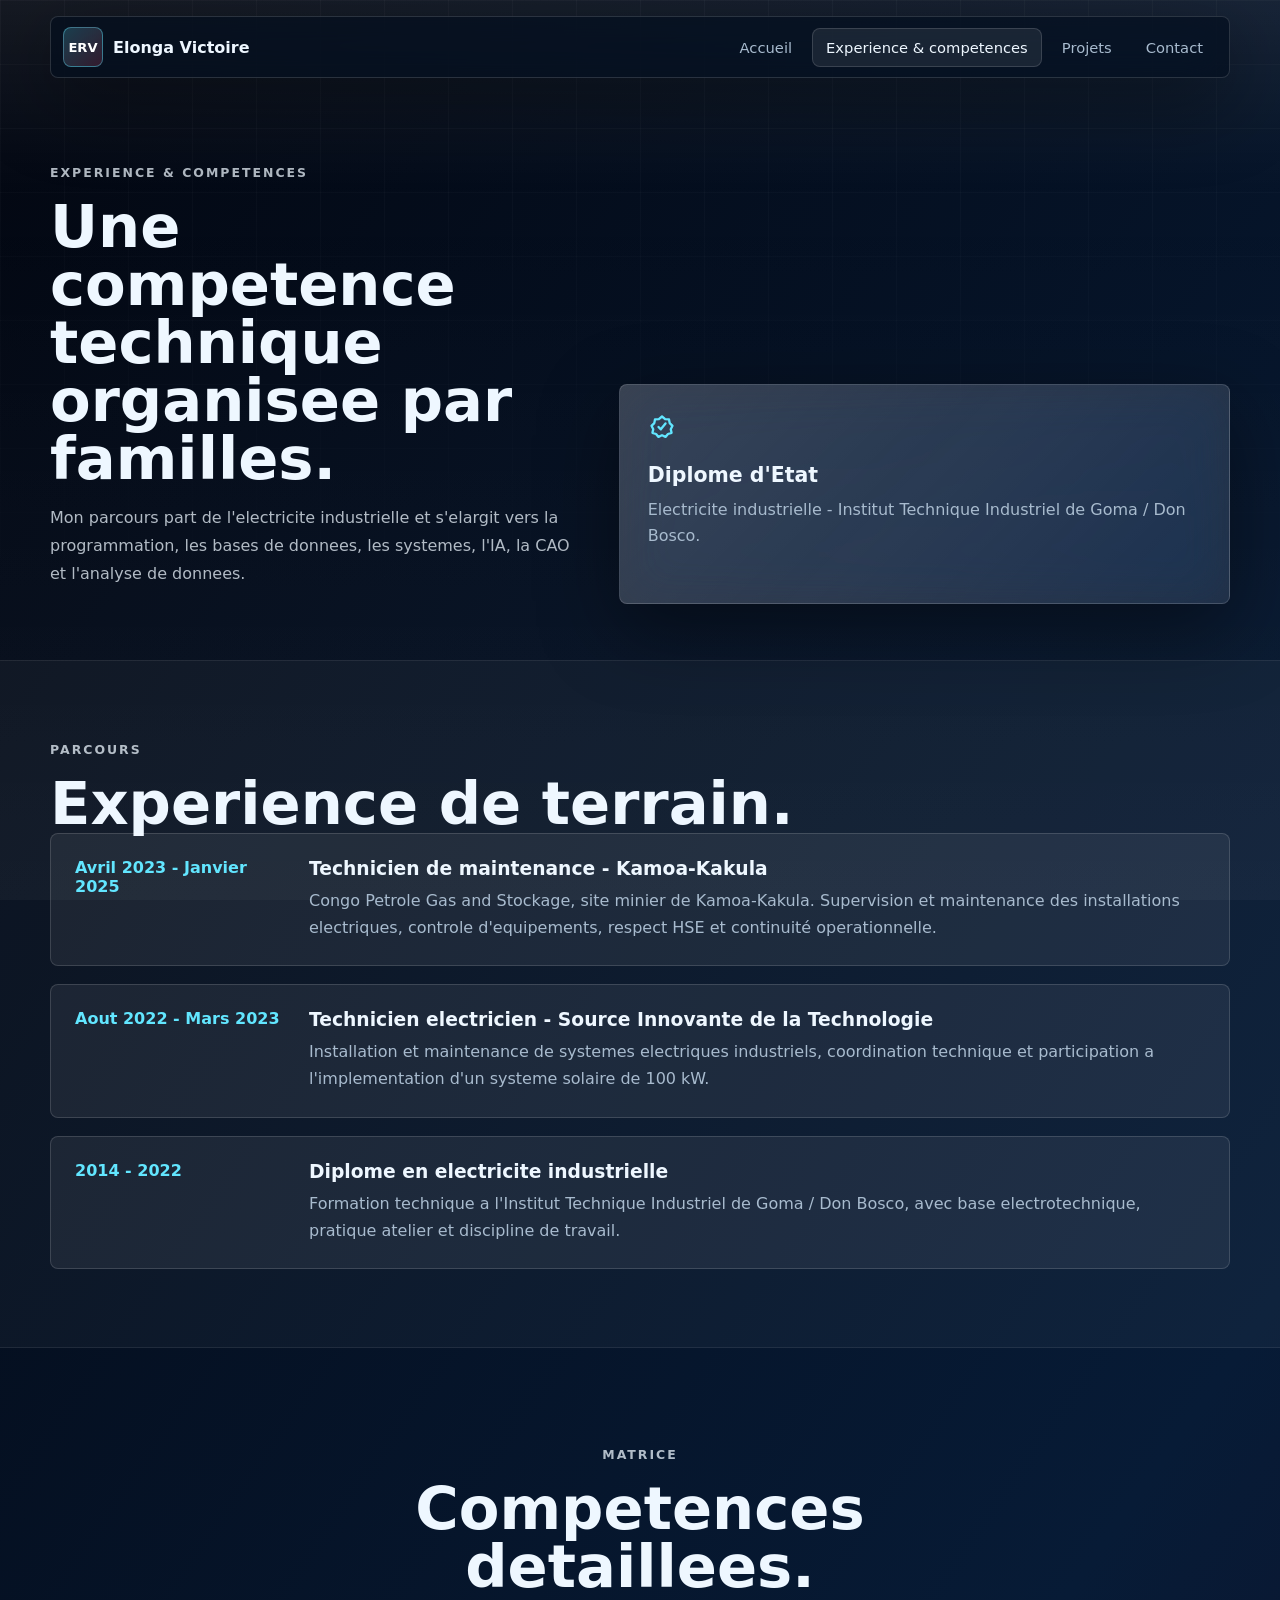
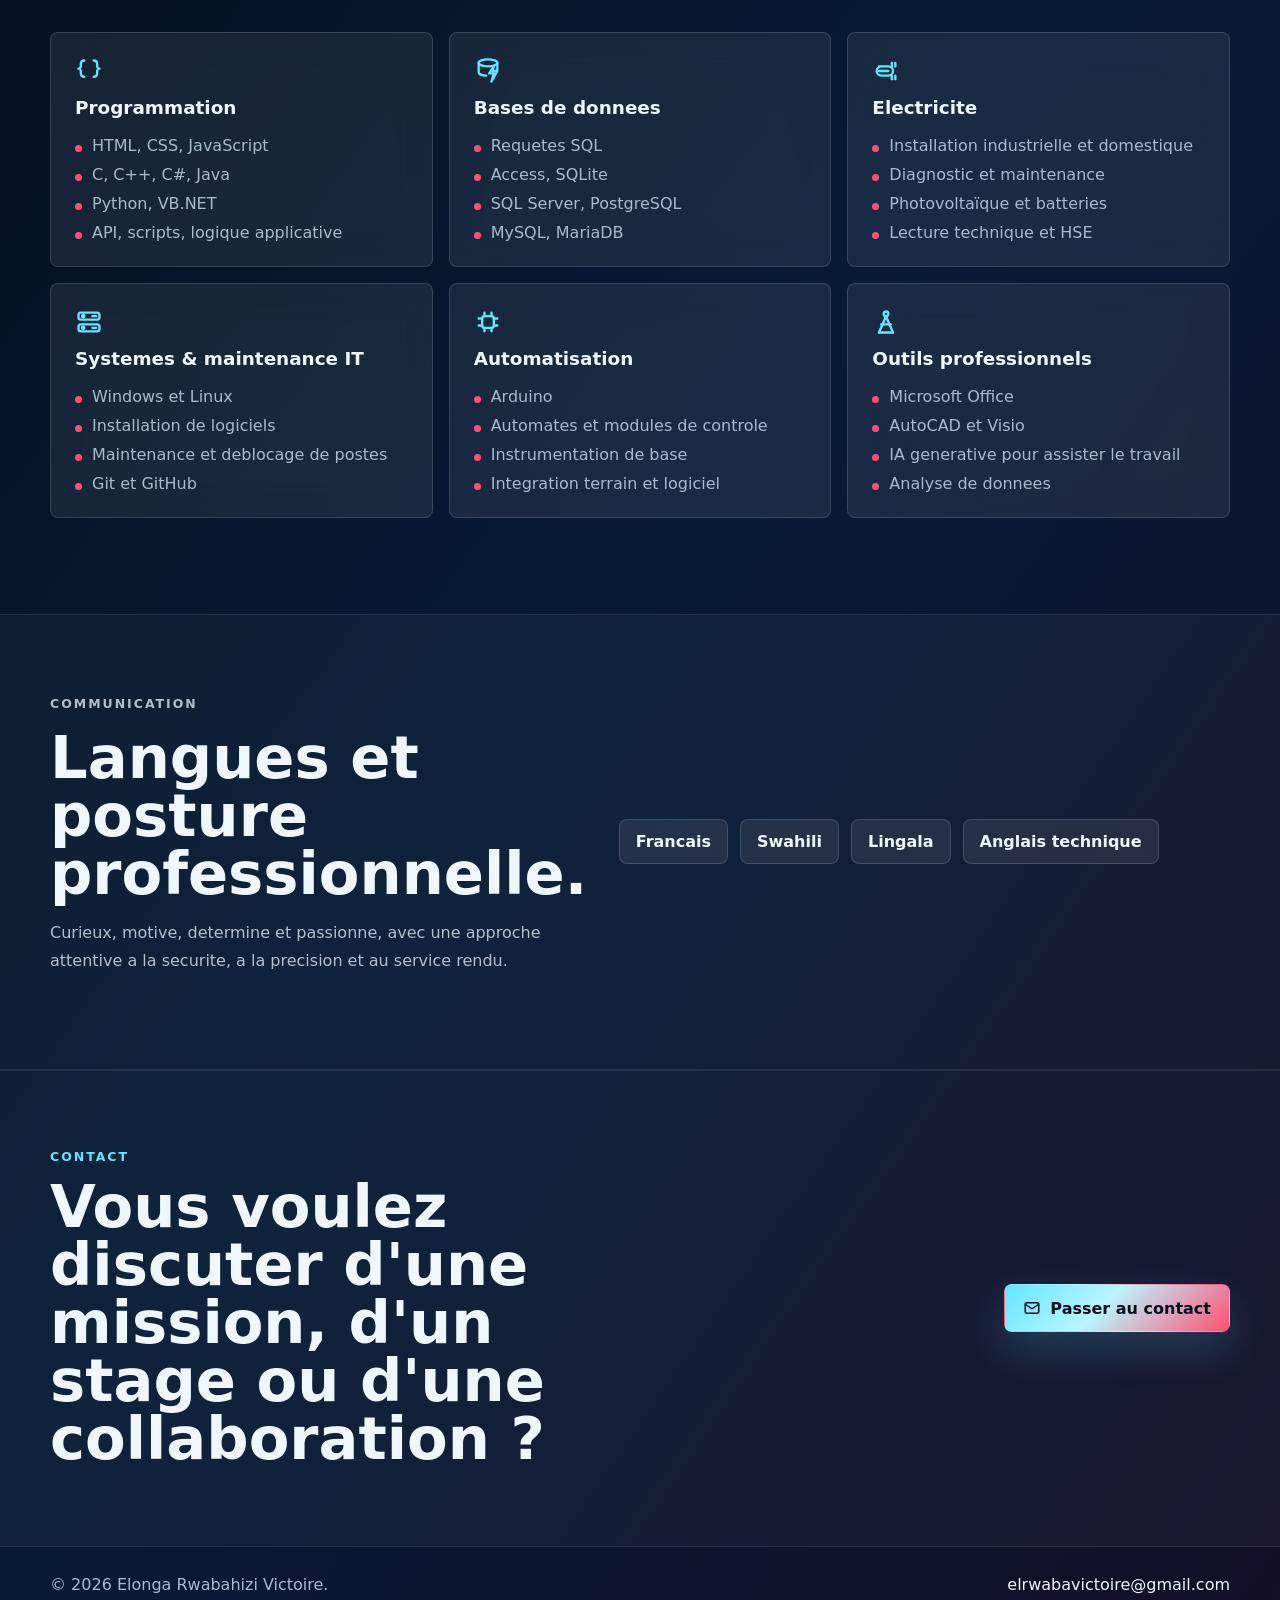
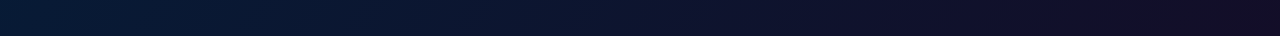
==== pages/competences.html @ 3b1d4c64 "Initial portfolio website version" ====
<!doctype html>
<html lang="fr">
  <head>
    <meta charset="utf-8">
    <meta name="viewport" content="width=device-width, initial-scale=1">
    <meta name="description" content="Experience, competences et parcours technique de Elonga Rwabahizi Victoire.">
    <title>Experience & competences - Elonga Rwabahizi Victoire</title>
    <link rel="stylesheet" href="../assets/css/styles.css">
    <script src="../assets/js/icons.js" defer></script>
    <script src="../assets/js/main.js" defer></script>
  </head>
  <body data-page="skills">
    <div class="site-shell">
      <header class="site-header" data-header>
        <a class="brand" href="../index.html">
          <span class="brand-mark">ERV</span>
          <span>Elonga Victoire</span>
        </a>
        <button class="nav-toggle icon-button" type="button" aria-label="Ouvrir le menu" aria-expanded="false" data-nav-toggle>
          <i data-lucide="menu"></i>
        </button>
        <nav class="main-nav" data-nav>
          <a href="../index.html">Accueil</a>
          <a class="active" href="competences.html">Experience & competences</a>
          <a href="projets.html">Projets</a>
          <a href="contact.html">Contact</a>
        </nav>
      </header>

      <main>
        <section class="page-hero section-pad compact">
          <div class="page-hero-copy reveal">
            <p class="eyebrow">Experience & competences</p>
            <h1>Une competence technique organisee par familles.</h1>
            <p>
              Mon parcours part de l'electricite industrielle et s'elargit vers la programmation, les bases de donnees, les systemes, l'IA, la CAO et l'analyse de donnees.
            </p>
          </div>
          <div class="page-hero-aside reveal magnetic">
            <i data-lucide="badge-check"></i>
            <strong>Diplome d'Etat</strong>
            <span>Electricite industrielle - Institut Technique Industriel de Goma / Don Bosco.</span>
          </div>
        </section>

        <section class="timeline-band">
          <div class="section-inner">
            <div class="section-heading reveal">
              <p class="eyebrow">Parcours</p>
              <h2>Experience de terrain.</h2>
            </div>
            <div class="timeline">
              <article class="timeline-item reveal">
                <span class="timeline-date">Avril 2023 - Janvier 2025</span>
                <div>
                  <h3>Technicien de maintenance - Kamoa-Kakula</h3>
                  <p>Congo Petrole Gas and Stockage, site minier de Kamoa-Kakula. Supervision et maintenance des installations electriques, controle d'equipements, respect HSE et continuité operationnelle.</p>
                </div>
              </article>
              <article class="timeline-item reveal">
                <span class="timeline-date">Aout 2022 - Mars 2023</span>
                <div>
                  <h3>Technicien electricien - Source Innovante de la Technologie</h3>
                  <p>Installation et maintenance de systemes electriques industriels, coordination technique et participation a l'implementation d'un systeme solaire de 100 kW.</p>
                </div>
              </article>
              <article class="timeline-item reveal">
                <span class="timeline-date">2014 - 2022</span>
                <div>
                  <h3>Diplome en electricite industrielle</h3>
                  <p>Formation technique a l'Institut Technique Industriel de Goma / Don Bosco, avec base electrotechnique, pratique atelier et discipline de travail.</p>
                </div>
              </article>
            </div>
          </div>
        </section>

        <section class="section-pad">
          <div class="section-heading centered reveal">
            <p class="eyebrow">Matrice</p>
            <h2>Competences detaillees.</h2>
          </div>
          <div class="competency-grid">
            <article class="competency-card reveal magnetic">
              <i data-lucide="braces"></i>
              <h3>Programmation</h3>
              <ul>
                <li>HTML, CSS, JavaScript</li>
                <li>C, C++, C#, Java</li>
                <li>Python, VB.NET</li>
                <li>API, scripts, logique applicative</li>
              </ul>
            </article>
            <article class="competency-card reveal magnetic">
              <i data-lucide="database-zap"></i>
              <h3>Bases de donnees</h3>
              <ul>
                <li>Requetes SQL</li>
                <li>Access, SQLite</li>
                <li>SQL Server, PostgreSQL</li>
                <li>MySQL, MariaDB</li>
              </ul>
            </article>
            <article class="competency-card reveal magnetic">
              <i data-lucide="cable"></i>
              <h3>Electricite</h3>
              <ul>
                <li>Installation industrielle et domestique</li>
                <li>Diagnostic et maintenance</li>
                <li>Photovoltaïque et batteries</li>
                <li>Lecture technique et HSE</li>
              </ul>
            </article>
            <article class="competency-card reveal magnetic">
              <i data-lucide="server-cog"></i>
              <h3>Systemes & maintenance IT</h3>
              <ul>
                <li>Windows et Linux</li>
                <li>Installation de logiciels</li>
                <li>Maintenance et deblocage de postes</li>
                <li>Git et GitHub</li>
              </ul>
            </article>
            <article class="competency-card reveal magnetic">
              <i data-lucide="microchip"></i>
              <h3>Automatisation</h3>
              <ul>
                <li>Arduino</li>
                <li>Automates et modules de controle</li>
                <li>Instrumentation de base</li>
                <li>Integration terrain et logiciel</li>
              </ul>
            </article>
            <article class="competency-card reveal magnetic">
              <i data-lucide="drafting-compass"></i>
              <h3>Outils professionnels</h3>
              <ul>
                <li>Microsoft Office</li>
                <li>AutoCAD et Visio</li>
                <li>IA generative pour assister le travail</li>
                <li>Analyse de donnees</li>
              </ul>
            </article>
          </div>
        </section>

        <section class="language-band">
          <div class="section-inner language-layout">
            <div class="section-heading reveal">
              <p class="eyebrow">Communication</p>
              <h2>Langues et posture professionnelle.</h2>
              <p>Curieux, motive, determine et passionne, avec une approche attentive a la securite, a la precision et au service rendu.</p>
            </div>
            <div class="language-list reveal">
              <span>Francais</span>
              <span>Swahili</span>
              <span>Lingala</span>
              <span>Anglais technique</span>
            </div>
          </div>
        </section>

        <section class="cta-band">
          <div class="section-inner cta-layout reveal">
            <div>
              <p class="eyebrow">Contact</p>
              <h2>Vous voulez discuter d'une mission, d'un stage ou d'une collaboration ?</h2>
            </div>
            <a class="btn btn-primary magnetic" href="contact.html">
              <i data-lucide="mail"></i>
              Passer au contact
            </a>
          </div>
        </section>
      </main>

      <footer class="site-footer">
        <span>© 2026 Elonga Rwabahizi Victoire.</span>
        <a href="mailto:elrwabavictoire@gmail.com">elrwabavictoire@gmail.com</a>
      </footer>
    </div>
  </body>
</html>
---- assets/css/styles.css ----
:root {
  color-scheme: dark;
  --bg-0: #030711;
  --bg-1: #07172d;
  --bg-2: #0c2344;
  --text: #eef7ff;
  --muted: #a8bbce;
  --soft: rgba(238, 247, 255, 0.74);
  --line: rgba(255, 255, 255, 0.14);
  --glass: rgba(255, 255, 255, 0.09);
  --glass-strong: rgba(255, 255, 255, 0.15);
  --accent: #62e6ff;
  --accent-2: #ff4f73;
  --accent-3: #f8bf4b;
  --shadow: 0 24px 80px rgba(0, 0, 0, 0.42);
  --radius: 8px;
  --max: 1180px;
}

* {
  box-sizing: border-box;
}

html {
  scroll-behavior: smooth;
}

body {
  min-height: 100vh;
  margin: 0;
  font-family: Inter, ui-sans-serif, system-ui, -apple-system, BlinkMacSystemFont, "Segoe UI", sans-serif;
  background:
    linear-gradient(125deg, #030711 0%, #071b36 28%, #1a0620 56%, #081f39 76%, #030711 100%);
  background-size: 220% 220%;
  color: var(--text);
  animation: nightShift 18s ease-in-out infinite;
}

body::before {
  position: fixed;
  inset: 0;
  z-index: -2;
  content: "";
  background:
    linear-gradient(rgba(255, 255, 255, 0.035) 1px, transparent 1px),
    linear-gradient(90deg, rgba(255, 255, 255, 0.035) 1px, transparent 1px);
  background-size: 64px 64px;
  mask-image: linear-gradient(to bottom, rgba(0, 0, 0, 0.9), transparent 76%);
}

body::after {
  position: fixed;
  inset: 0;
  z-index: -1;
  content: "";
  background: linear-gradient(180deg, rgba(255, 255, 255, 0.08), transparent 22%, rgba(255, 255, 255, 0.035));
  pointer-events: none;
}

a {
  color: inherit;
  text-decoration: none;
}

img,
video {
  display: block;
  max-width: 100%;
}

button,
input,
select,
textarea {
  font: inherit;
}

button {
  cursor: pointer;
}

.site-shell {
  overflow: hidden;
}

.site-header {
  position: sticky;
  top: 16px;
  z-index: 20;
  display: flex;
  align-items: center;
  justify-content: space-between;
  width: min(calc(100% - 32px), var(--max));
  margin: 16px auto 0;
  padding: 10px 12px;
  border: 1px solid var(--line);
  border-radius: var(--radius);
  background: rgba(4, 14, 28, 0.68);
  box-shadow: var(--shadow);
  backdrop-filter: blur(22px) saturate(135%);
}

.brand {
  display: inline-flex;
  align-items: center;
  gap: 10px;
  min-width: 0;
  font-weight: 800;
  letter-spacing: 0;
}

.brand-mark {
  display: grid;
  width: 40px;
  height: 40px;
  place-items: center;
  border: 1px solid rgba(98, 230, 255, 0.4);
  border-radius: var(--radius);
  background: linear-gradient(135deg, rgba(98, 230, 255, 0.22), rgba(255, 79, 115, 0.18));
  color: #fff;
  font-size: 0.82rem;
}

.main-nav {
  display: flex;
  align-items: center;
  gap: 6px;
}

.main-nav a {
  padding: 10px 13px;
  border: 1px solid transparent;
  border-radius: var(--radius);
  color: var(--muted);
  font-size: 0.92rem;
  transition: color 180ms ease, background 180ms ease, border-color 180ms ease;
}

.main-nav a:hover,
.main-nav a.active {
  border-color: rgba(255, 255, 255, 0.14);
  background: rgba(255, 255, 255, 0.08);
  color: var(--text);
}

.nav-toggle {
  display: none;
}

.section-pad {
  width: min(calc(100% - 32px), var(--max));
  margin: 0 auto;
  padding: 96px 0;
}

.section-pad.compact {
  padding: 84px 0 56px;
}

.top-none {
  padding-top: 0;
}

.full-band,
.story-band,
.timeline-band,
.language-band,
.cta-band,
.video-band,
.contact-extra {
  border-block: 1px solid rgba(255, 255, 255, 0.08);
  background: rgba(255, 255, 255, 0.035);
}

.section-inner {
  width: min(calc(100% - 32px), var(--max));
  margin: 0 auto;
  padding: 78px 0;
}

.hero {
  display: grid;
  grid-template-columns: minmax(0, 1.05fr) minmax(320px, 0.75fr);
  gap: 72px;
  align-items: center;
  min-height: calc(100vh - 86px);
}

.eyebrow {
  margin: 0 0 14px;
  color: var(--accent);
  font-size: 0.78rem;
  font-weight: 800;
  letter-spacing: 0.16em;
  text-transform: uppercase;
}

.hero-title,
.page-hero h1,
.section-heading h2,
.story-copy h2,
.cta-layout h2 {
  margin: 0;
  font-weight: 900;
  line-height: 0.98;
  letter-spacing: 0;
}

.hero-title {
  max-width: 920px;
  font-size: 5rem;
}

.hero-lead,
.page-hero p,
.section-heading p,
.story-copy p,
.project-content p {
  color: var(--soft);
  line-height: 1.75;
}

.hero-lead {
  max-width: 720px;
  margin: 26px 0 0;
  font-size: 1.08rem;
}

.hero-actions,
.hero-tags {
  display: flex;
  flex-wrap: wrap;
  gap: 12px;
  margin-top: 30px;
}

.hero-tags span {
  padding: 9px 12px;
  border: 1px solid var(--line);
  border-radius: var(--radius);
  background: rgba(255, 255, 255, 0.07);
  color: var(--muted);
  font-size: 0.86rem;
  backdrop-filter: blur(16px);
}

.btn,
.icon-button,
.inline-link {
  display: inline-flex;
  align-items: center;
  justify-content: center;
  gap: 9px;
}

.btn {
  min-height: 48px;
  padding: 0 18px;
  border: 1px solid transparent;
  border-radius: var(--radius);
  font-weight: 800;
  transition: transform 180ms ease, border-color 180ms ease, background 180ms ease;
}

.btn svg,
.icon-button svg,
.inline-link svg {
  width: 18px;
  height: 18px;
  flex: 0 0 auto;
}

.btn-primary {
  background: linear-gradient(135deg, var(--accent), #baf5ff 44%, var(--accent-2));
  color: #06111e;
  box-shadow: 0 18px 40px rgba(98, 230, 255, 0.18);
}

.btn-ghost {
  border-color: var(--line);
  background: rgba(255, 255, 255, 0.07);
  color: var(--text);
}

.btn:hover,
.inline-link:hover {
  transform: translateY(-2px);
}

.icon-button {
  width: 42px;
  height: 42px;
  border: 1px solid var(--line);
  border-radius: var(--radius);
  background: rgba(255, 255, 255, 0.08);
  color: var(--text);
}

.site-header .nav-toggle {
  display: none;
}

.portrait-glass,
.page-hero-aside,
.contact-panel,
.contact-form,
.video-frame,
.gallery {
  position: relative;
  border: 1px solid var(--line);
  border-radius: var(--radius);
  background:
    linear-gradient(135deg, rgba(255, 255, 255, 0.17), rgba(255, 255, 255, 0.055)),
    rgba(255, 255, 255, 0.05);
  box-shadow: var(--shadow);
  overflow: hidden;
  backdrop-filter: blur(24px) saturate(150%);
}

.portrait-glass::before,
.page-hero-aside::before,
.contact-panel::before,
.contact-form::before,
.video-frame::before,
.gallery::before,
.skill-card::before,
.competency-card::before,
.metric-card::before {
  position: absolute;
  inset: -1px;
  content: "";
  background: radial-gradient(circle at var(--mx, 50%) var(--my, 20%), rgba(255, 255, 255, 0.28), transparent 32%);
  opacity: 0;
  transition: opacity 180ms ease;
  pointer-events: none;
}

.magnetic:hover::before {
  opacity: 1;
}

.portrait-glass {
  padding: 16px;
}

.portrait-glass img {
  width: 100%;
  max-height: 620px;
  aspect-ratio: 4 / 5;
  border-radius: calc(var(--radius) - 2px);
  object-fit: cover;
  object-position: center 18%;
}

.portrait-caption {
  position: absolute;
  right: 28px;
  bottom: 28px;
  left: 28px;
  display: flex;
  align-items: center;
  justify-content: space-between;
  gap: 16px;
  padding: 14px;
  border: 1px solid rgba(255, 255, 255, 0.18);
  border-radius: var(--radius);
  background: rgba(2, 10, 20, 0.6);
  backdrop-filter: blur(18px);
}

.portrait-caption span {
  color: var(--muted);
  font-size: 0.84rem;
}

.portrait-caption strong {
  text-align: right;
}

.two-column,
.story-layout,
.language-layout,
.cta-layout,
.video-layout,
.contact-layout,
.page-hero {
  display: grid;
  grid-template-columns: minmax(0, 0.92fr) minmax(0, 1.08fr);
  gap: 48px;
  align-items: start;
}

.section-heading h2,
.story-copy h2,
.cta-layout h2,
.page-hero h1 {
  font-size: 3.7rem;
}

.section-heading.centered {
  max-width: 720px;
  margin: 0 auto 36px;
  text-align: center;
}

.profile-grid,
.expertise-grid,
.competency-grid,
.extras-grid {
  display: grid;
  gap: 16px;
}

.profile-grid {
  grid-template-columns: repeat(3, minmax(0, 1fr));
}

.expertise-grid,
.competency-grid {
  grid-template-columns: repeat(3, minmax(0, 1fr));
}

.extras-grid {
  grid-template-columns: repeat(3, minmax(0, 1fr));
}

.metric-card,
.skill-card,
.competency-card,
.extra-card {
  position: relative;
  min-height: 100%;
  padding: 24px;
  border: 1px solid var(--line);
  border-radius: var(--radius);
  background: rgba(255, 255, 255, 0.075);
  overflow: hidden;
  backdrop-filter: blur(18px);
}

.metric-card span,
.timeline-date {
  color: var(--accent);
  font-weight: 900;
}

.metric-card strong,
.skill-card h3,
.competency-card h3,
.extra-card h3,
.project-content h2 {
  display: block;
  margin: 8px 0 10px;
  font-size: 1.15rem;
}

.metric-card p,
.skill-card p,
.extra-card p {
  margin: 0;
  color: var(--muted);
  line-height: 1.65;
}

.skill-card svg,
.competency-card svg,
.extra-card svg,
.page-hero-aside svg {
  width: 28px;
  height: 28px;
  color: var(--accent);
}

.story-layout {
  align-items: center;
}

.story-media {
  overflow: hidden;
  border: 1px solid var(--line);
  border-radius: var(--radius);
}

.story-media img {
  width: 100%;
  max-height: 620px;
  object-fit: cover;
  object-position: center 22%;
}

.story-copy {
  max-width: 620px;
}

.inline-link {
  margin-top: 18px;
  color: var(--accent);
  font-weight: 900;
}

.cta-layout {
  align-items: center;
}

.cta-layout .btn {
  justify-self: end;
  white-space: nowrap;
}

.site-footer {
  display: flex;
  flex-wrap: wrap;
  align-items: center;
  justify-content: space-between;
  gap: 14px;
  width: min(calc(100% - 32px), var(--max));
  margin: 0 auto;
  padding: 28px 0 42px;
  color: var(--muted);
}

.site-footer a {
  color: var(--text);
}

.page-hero {
  align-items: end;
}

.page-hero-copy {
  max-width: 840px;
}

.page-hero-aside {
  min-height: 220px;
  padding: 28px;
}

.page-hero-aside strong {
  display: block;
  margin: 18px 0 10px;
  font-size: 1.28rem;
}

.page-hero-aside span {
  color: var(--muted);
  line-height: 1.65;
}

.timeline {
  display: grid;
  gap: 18px;
}

.timeline-item {
  display: grid;
  grid-template-columns: 210px minmax(0, 1fr);
  gap: 24px;
  padding: 24px;
  border: 1px solid var(--line);
  border-radius: var(--radius);
  background: rgba(255, 255, 255, 0.065);
}

.timeline-item h3 {
  margin: 0 0 8px;
}

.timeline-item p {
  margin: 0;
  color: var(--muted);
  line-height: 1.7;
}

.competency-card ul {
  display: grid;
  gap: 10px;
  margin: 18px 0 0;
  padding: 0;
  color: var(--muted);
  list-style: none;
}

.competency-card li {
  display: flex;
  gap: 10px;
}

.competency-card li::before {
  width: 7px;
  height: 7px;
  margin-top: 0.58em;
  border-radius: 999px;
  background: var(--accent-2);
  content: "";
  flex: 0 0 auto;
}

.language-list {
  display: flex;
  flex-wrap: wrap;
  gap: 12px;
  align-self: center;
}

.language-list span {
  padding: 12px 16px;
  border: 1px solid var(--line);
  border-radius: var(--radius);
  background: rgba(255, 255, 255, 0.08);
  font-weight: 800;
}

.projects-stack {
  display: grid;
  gap: 28px;
}

.project-detail {
  display: grid;
  grid-template-columns: minmax(0, 0.82fr) minmax(0, 1.18fr);
  gap: 24px;
  align-items: stretch;
  padding: 18px;
  border: 1px solid var(--line);
  border-radius: var(--radius);
  background: rgba(255, 255, 255, 0.055);
}

.project-content {
  padding: 18px;
}

.project-content h2 {
  margin: 0 0 12px;
  font-size: 2.65rem;
  line-height: 1.04;
}

.project-meta {
  display: grid;
  gap: 10px;
  margin: 24px 0 0;
}

.project-meta div {
  padding: 14px;
  border: 1px solid var(--line);
  border-radius: var(--radius);
  background: rgba(255, 255, 255, 0.055);
}

.project-meta dt {
  color: var(--accent);
  font-size: 0.78rem;
  font-weight: 900;
  text-transform: uppercase;
}

.project-meta dd {
  margin: 4px 0 0;
  color: var(--soft);
}

.gallery {
  min-height: 520px;
}

.gallery-track {
  display: flex;
  height: 100%;
  transition: transform 520ms cubic-bezier(0.22, 1, 0.36, 1);
}

.gallery-track img {
  width: 100%;
  min-width: 100%;
  height: 100%;
  object-fit: cover;
  object-position: center;
}

.gallery-controls {
  position: absolute;
  right: 16px;
  bottom: 16px;
  display: flex;
  gap: 10px;
}

.gallery-dots {
  position: absolute;
  left: 18px;
  bottom: 28px;
  display: flex;
  gap: 8px;
}

.gallery-dots button {
  width: 8px;
  height: 8px;
  padding: 0;
  border: 0;
  border-radius: 999px;
  background: rgba(255, 255, 255, 0.35);
}

.gallery-dots button.active {
  width: 28px;
  background: var(--accent);
}

.video-layout {
  align-items: center;
}

.video-frame {
  min-height: 430px;
}

.video-frame video {
  width: 100%;
  height: 430px;
  object-fit: cover;
}

.video-label {
  position: absolute;
  left: 18px;
  bottom: 18px;
  display: inline-flex;
  align-items: center;
  gap: 10px;
  padding: 12px 14px;
  border: 1px solid var(--line);
  border-radius: var(--radius);
  background: rgba(0, 0, 0, 0.45);
  backdrop-filter: blur(14px);
}

.contact-layout {
  align-items: stretch;
}

.contact-panel,
.contact-form {
  padding: 28px;
}

.contact-panel h2 {
  margin: 0 0 26px;
  font-size: 2.35rem;
}

.contact-item {
  display: grid;
  grid-template-columns: 42px minmax(0, 1fr);
  gap: 14px;
  padding: 16px 0;
  border-top: 1px solid var(--line);
}

.contact-item svg {
  width: 22px;
  height: 22px;
  color: var(--accent);
}

.contact-item strong {
  display: block;
  margin-bottom: 4px;
}

.contact-item span,
.contact-item a,
.form-note {
  color: var(--muted);
}

.contact-form {
  display: grid;
  gap: 18px;
}

.form-grid {
  display: grid;
  grid-template-columns: repeat(2, minmax(0, 1fr));
  gap: 16px;
}

label {
  display: grid;
  gap: 8px;
}

label span {
  color: var(--soft);
  font-size: 0.88rem;
  font-weight: 800;
}

input,
select,
textarea {
  width: 100%;
  border: 1px solid rgba(255, 255, 255, 0.16);
  border-radius: var(--radius);
  background: rgba(4, 14, 28, 0.72);
  color: var(--text);
  outline: none;
  transition: border-color 160ms ease, box-shadow 160ms ease;
}

input,
select {
  height: 48px;
  padding: 0 14px;
}

textarea {
  resize: vertical;
  min-height: 150px;
  padding: 14px;
}

input:focus,
select:focus,
textarea:focus {
  border-color: rgba(98, 230, 255, 0.8);
  box-shadow: 0 0 0 3px rgba(98, 230, 255, 0.12);
}

.contact-form .btn {
  width: fit-content;
}

.form-note {
  margin: 0;
  font-size: 0.88rem;
}

.extra-card {
  min-height: 190px;
}

.reveal {
  opacity: 0;
  transform: translateY(28px);
  transition: opacity 760ms ease, transform 760ms cubic-bezier(0.22, 1, 0.36, 1);
}

.reveal.in-view {
  opacity: 1;
  transform: translateY(0);
}

.reveal-words .word {
  display: inline-block;
  opacity: 0;
  transform: translateY(0.48em) rotateX(22deg);
  transform-origin: bottom;
  transition: opacity 760ms ease, transform 760ms cubic-bezier(0.22, 1, 0.36, 1);
  transition-delay: calc(var(--word-index, 0) * 34ms);
}

.reveal-words.in-view .word {
  opacity: 1;
  transform: translateY(0) rotateX(0);
}

@keyframes nightShift {
  0%,
  100% {
    background-position: 0% 50%;
  }
  50% {
    background-position: 100% 50%;
  }
}

@media (max-width: 980px) {
  .hero,
  .two-column,
  .story-layout,
  .language-layout,
  .cta-layout,
  .video-layout,
  .contact-layout,
  .page-hero,
  .project-detail {
    grid-template-columns: 1fr;
  }

  .profile-grid,
  .expertise-grid,
  .competency-grid,
  .extras-grid {
    grid-template-columns: repeat(2, minmax(0, 1fr));
  }

  .hero {
    gap: 44px;
    min-height: auto;
    padding-top: 76px;
  }

  .hero-title {
    font-size: 4.55rem;
  }

  .cta-layout .btn {
    justify-self: start;
  }

  .gallery {
    min-height: 460px;
  }
}

@media (max-width: 760px) {
  .site-header {
    top: 10px;
    width: min(calc(100% - 20px), var(--max));
  }

  .site-header .nav-toggle {
    display: inline-flex;
  }

  .main-nav {
    position: absolute;
    top: calc(100% + 10px);
    right: 0;
    left: 0;
    display: none;
    flex-direction: column;
    align-items: stretch;
    padding: 10px;
    border: 1px solid var(--line);
    border-radius: var(--radius);
    background: rgba(4, 14, 28, 0.94);
    backdrop-filter: blur(22px);
  }

  .main-nav.open {
    display: flex;
  }

  .main-nav a {
    width: 100%;
  }

  .section-pad {
    width: min(calc(100% - 24px), var(--max));
    padding: 72px 0;
  }

  .section-inner {
    width: min(calc(100% - 24px), var(--max));
    padding: 62px 0;
  }

  .hero-title {
    font-size: 3.65rem;
  }

  .section-heading h2,
  .story-copy h2,
  .cta-layout h2,
  .page-hero h1 {
    font-size: 2.65rem;
  }

  .project-content h2 {
    font-size: 2.15rem;
  }

  .profile-grid,
  .expertise-grid,
  .competency-grid,
  .extras-grid,
  .form-grid {
    grid-template-columns: 1fr;
  }

  .timeline-item {
    grid-template-columns: 1fr;
  }

  .portrait-caption {
    position: static;
    margin-top: 12px;
    flex-direction: column;
    align-items: flex-start;
  }

  .portrait-caption strong {
    text-align: left;
  }

  .gallery {
    min-height: 380px;
  }

  .video-frame,
  .video-frame video {
    min-height: 320px;
    height: 320px;
  }
}

@media (max-width: 480px) {
  .brand span:last-child {
    max-width: 130px;
    overflow: hidden;
    text-overflow: ellipsis;
    white-space: nowrap;
  }

  .hero-actions .btn,
  .contact-form .btn {
    width: 100%;
  }

  .hero-title {
    font-size: 2.75rem;
  }

  .section-heading h2,
  .story-copy h2,
  .cta-layout h2,
  .page-hero h1 {
    font-size: 2.2rem;
  }

  .project-content h2,
  .contact-panel h2 {
    font-size: 1.85rem;
  }

  .project-detail {
    padding: 12px;
  }

  .project-content,
  .contact-panel,
  .contact-form {
    padding: 20px;
  }
}

@media (prefers-reduced-motion: reduce) {
  *,
  *::before,
  *::after {
    scroll-behavior: auto !important;
    animation-duration: 0.001ms !important;
    animation-iteration-count: 1 !important;
    transition-duration: 0.001ms !important;
  }
}
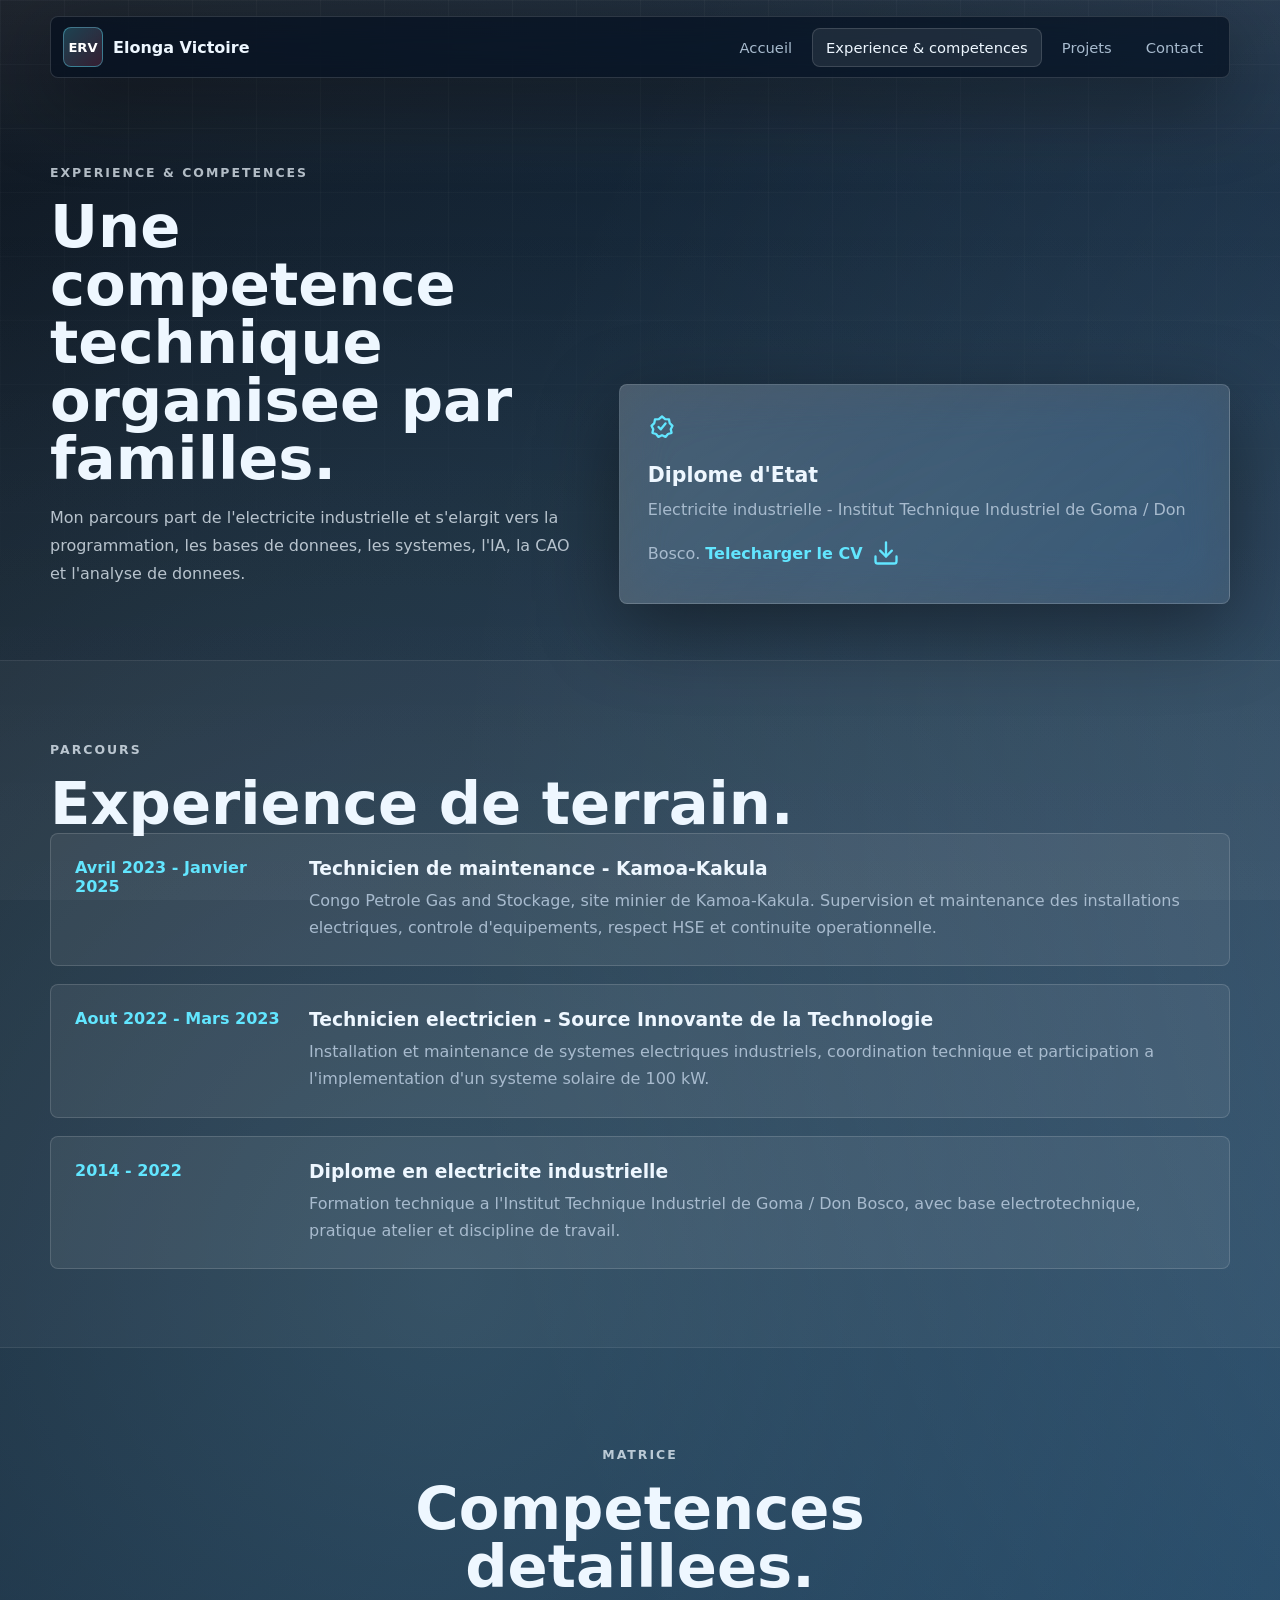
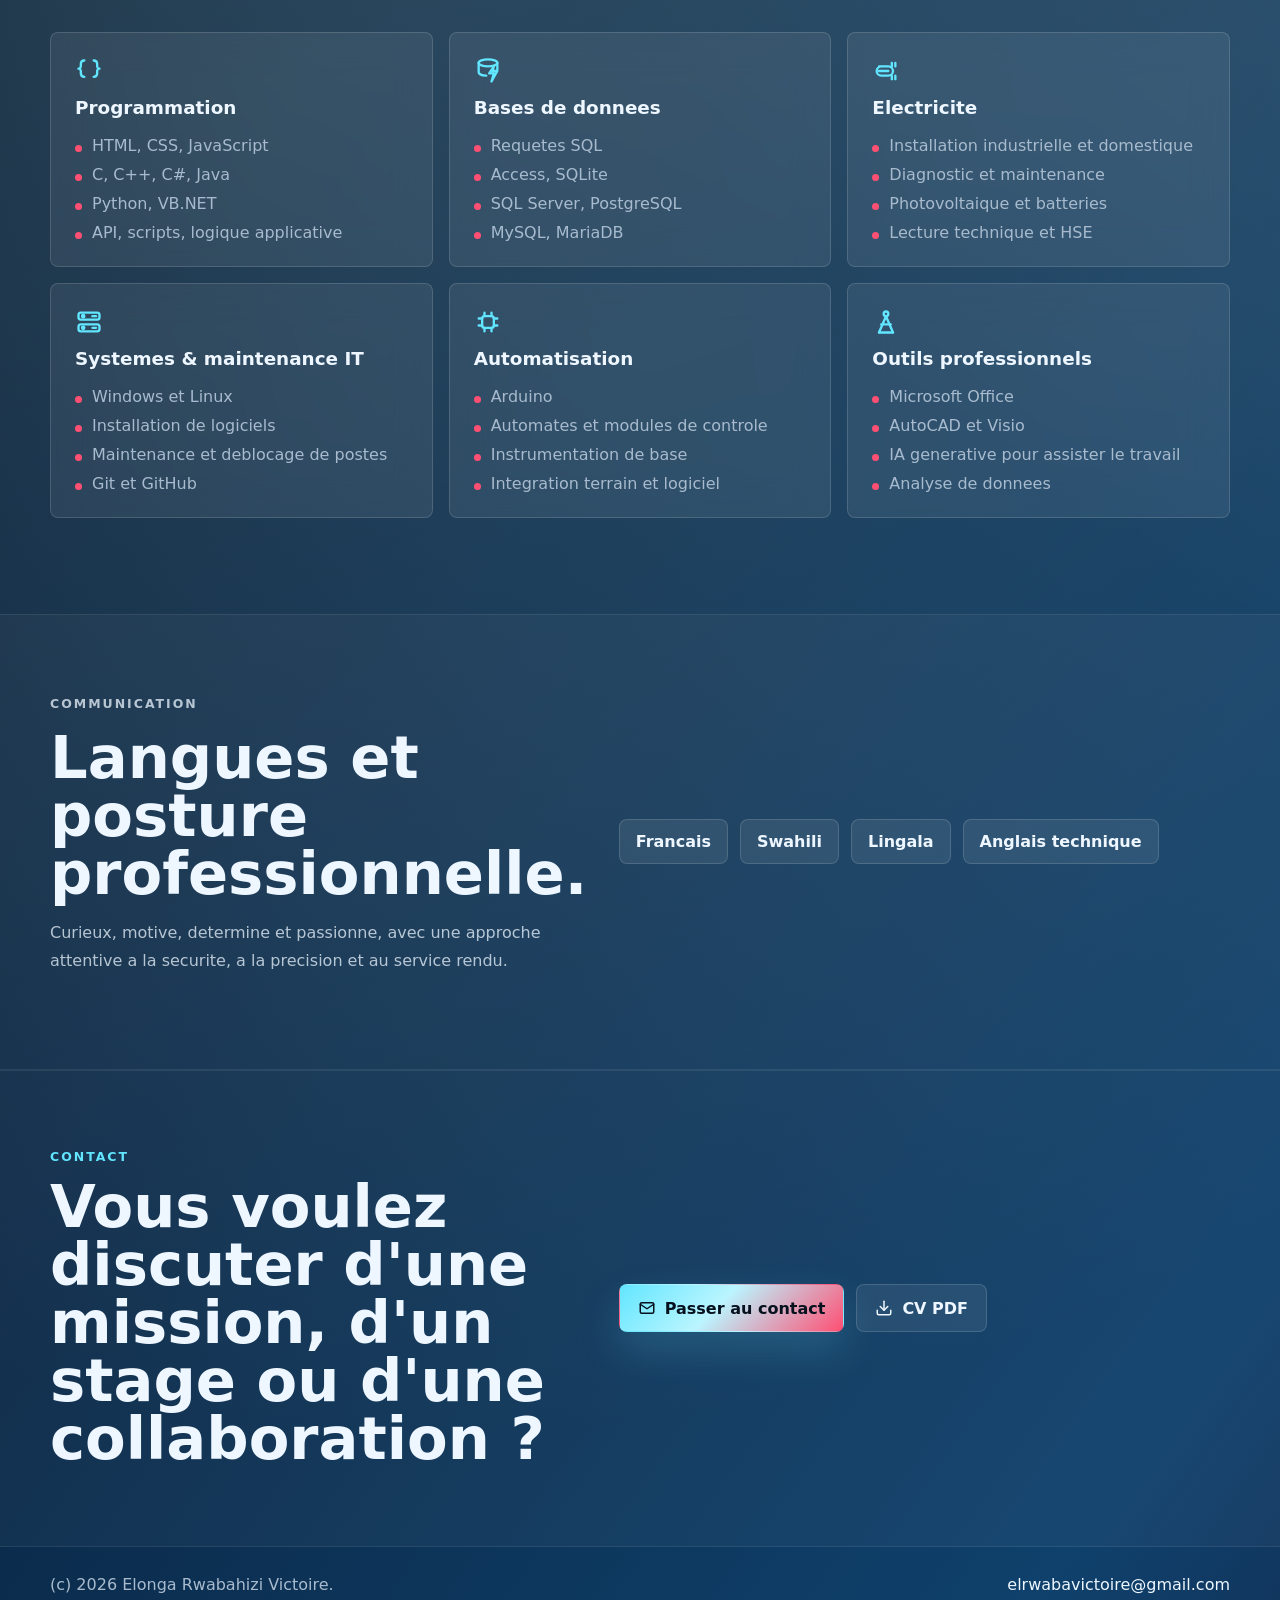
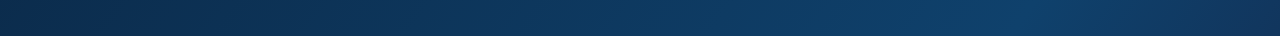
==== commit a3e871a1: "Finalize portfolio projects and CV assets" ====
--- a/pages/competences.html
+++ b/pages/competences.html
@@ -40,6 +40,10 @@
             <i data-lucide="badge-check"></i>
             <strong>Diplome d'Etat</strong>
             <span>Electricite industrielle - Institut Technique Industriel de Goma / Don Bosco.</span>
+            <a class="inline-link" href="../assets/docs/CV_Elonga_Rwabahizi_Victoire.pdf" download>
+              Telecharger le CV
+              <i data-lucide="download"></i>
+            </a>
           </div>
         </section>
 
@@ -54,7 +58,7 @@
                 <span class="timeline-date">Avril 2023 - Janvier 2025</span>
                 <div>
                   <h3>Technicien de maintenance - Kamoa-Kakula</h3>
-                  <p>Congo Petrole Gas and Stockage, site minier de Kamoa-Kakula. Supervision et maintenance des installations electriques, controle d'equipements, respect HSE et continuité operationnelle.</p>
+                  <p>Congo Petrole Gas and Stockage, site minier de Kamoa-Kakula. Supervision et maintenance des installations electriques, controle d'equipements, respect HSE et continuite operationnelle.</p>
                 </div>
               </article>
               <article class="timeline-item reveal">
@@ -107,7 +111,7 @@
               <ul>
                 <li>Installation industrielle et domestique</li>
                 <li>Diagnostic et maintenance</li>
-                <li>Photovoltaïque et batteries</li>
+                <li>Photovoltaique et batteries</li>
                 <li>Lecture technique et HSE</li>
               </ul>
             </article>
@@ -166,16 +170,22 @@
               <p class="eyebrow">Contact</p>
               <h2>Vous voulez discuter d'une mission, d'un stage ou d'une collaboration ?</h2>
             </div>
-            <a class="btn btn-primary magnetic" href="contact.html">
-              <i data-lucide="mail"></i>
-              Passer au contact
-            </a>
+            <div class="cta-actions">
+              <a class="btn btn-primary magnetic" href="contact.html">
+                <i data-lucide="mail"></i>
+                Passer au contact
+              </a>
+              <a class="btn btn-ghost magnetic" href="../assets/docs/CV_Elonga_Rwabahizi_Victoire.pdf" download>
+                <i data-lucide="download"></i>
+                CV PDF
+              </a>
+            </div>
           </div>
         </section>
       </main>
 
       <footer class="site-footer">
-        <span>© 2026 Elonga Rwabahizi Victoire.</span>
+        <span>(c) 2026 Elonga Rwabahizi Victoire.</span>
         <a href="mailto:elrwabavictoire@gmail.com">elrwabavictoire@gmail.com</a>
       </footer>
     </div>
--- a/assets/css/styles.css
+++ b/assets/css/styles.css
@@ -30,7 +30,10 @@
   margin: 0;
   font-family: Inter, ui-sans-serif, system-ui, -apple-system, BlinkMacSystemFont, "Segoe UI", sans-serif;
   background:
-    linear-gradient(125deg, #030711 0%, #071b36 28%, #1a0620 56%, #081f39 76%, #030711 100%);
+    radial-gradient(circle at 16% 18%, rgba(186, 245, 255, 0.22), transparent 28%),
+    radial-gradient(circle at 72% 12%, rgba(255, 255, 255, 0.16), transparent 24%),
+    radial-gradient(circle at 84% 68%, rgba(255, 79, 115, 0.20), transparent 30%),
+    linear-gradient(125deg, #030711 0%, #0a2542 24%, #0f416c 42%, #1a0620 60%, #092a4a 80%, #f4fbff 132%);
   background-size: 220% 220%;
   color: var(--text);
   animation: nightShift 18s ease-in-out infinite;
@@ -878,6 +881,281 @@
   }
 }
 
+.social-links {
+  display: flex;
+  flex-wrap: wrap;
+  gap: 10px;
+  align-items: center;
+}
+
+.hero-social {
+  margin-top: 20px;
+}
+
+.social-link {
+  position: relative;
+  display: inline-flex;
+  width: 44px;
+  height: 44px;
+  align-items: center;
+  justify-content: center;
+  border: 1px solid var(--line);
+  border-radius: var(--radius);
+  background: rgba(255, 255, 255, 0.08);
+  color: var(--text);
+  overflow: hidden;
+  backdrop-filter: blur(18px);
+}
+
+.social-link svg {
+  width: 20px;
+  height: 20px;
+}
+
+.contact-actions,
+.cta-actions {
+  display: flex;
+  flex-wrap: wrap;
+  gap: 12px;
+  align-items: center;
+}
+
+.contact-actions {
+  margin-top: 24px;
+  padding-top: 18px;
+  border-top: 1px solid var(--line);
+}
+
+.page-hero-aside .inline-link {
+  justify-content: flex-start;
+  margin-top: 16px;
+}
+
+.profile-marquee {
+  display: grid;
+  gap: 22px;
+  overflow: hidden;
+}
+
+.profile-marquee-heading {
+  max-width: 820px;
+}
+
+.profile-marquee-row {
+  display: flex;
+  width: 100%;
+  gap: 18px;
+  overflow: hidden;
+  mask-image: linear-gradient(90deg, transparent, #000 7%, #000 93%, transparent);
+}
+
+.profile-marquee-track,
+.profile-card-track {
+  display: flex;
+  flex: 0 0 auto;
+  gap: 18px;
+  min-width: max-content;
+  animation: profileSlide 28s linear infinite;
+}
+
+.profile-card-track {
+  animation-duration: 38s;
+}
+
+.profile-marquee-row:hover .profile-marquee-track,
+.profile-marquee-row:hover .profile-card-track {
+  animation-play-state: paused;
+}
+
+.profile-text-marquee span {
+  flex: 0 0 auto;
+  padding: 13px 18px;
+  border: 1px solid var(--line);
+  border-radius: var(--radius);
+  background: rgba(255, 255, 255, 0.07);
+  color: var(--soft);
+  font-weight: 800;
+  white-space: nowrap;
+  backdrop-filter: blur(16px);
+}
+
+.profile-card-track .metric-card {
+  width: 360px;
+  max-width: 72vw;
+  flex: 0 0 min(360px, 72vw);
+}
+
+.portrait-glass,
+.page-hero-aside,
+.contact-panel,
+.contact-form,
+.video-frame,
+.gallery,
+.metric-card,
+.skill-card,
+.competency-card,
+.extra-card,
+.project-detail,
+.project-meta div,
+.story-media,
+.story-copy,
+.timeline-item,
+.language-list span,
+.hero-tags span,
+.social-link {
+  transition:
+    transform 220ms ease,
+    border-color 220ms ease,
+    border-left-color 220ms ease,
+    border-right-color 220ms ease,
+    border-bottom-color 220ms ease,
+    box-shadow 220ms ease,
+    background 220ms ease;
+}
+
+.project-detail,
+.project-meta div,
+.story-media,
+.story-copy,
+.timeline-item,
+.language-list span,
+.hero-tags span,
+.social-link {
+  position: relative;
+  overflow: hidden;
+}
+
+.project-detail::before,
+.project-meta div::before,
+.story-media::before,
+.story-copy::before,
+.timeline-item::before,
+.language-list span::before,
+.hero-tags span::before,
+.social-link::before,
+.extra-card::before {
+  position: absolute;
+  inset: -1px;
+  content: "";
+  background: radial-gradient(circle at var(--mx, 50%) var(--my, 20%), rgba(255, 255, 255, 0.28), transparent 32%);
+  opacity: 0;
+  transition: opacity 180ms ease;
+  pointer-events: none;
+}
+
+.magnetic:hover::before,
+.project-detail:hover::before,
+.project-meta div:hover::before,
+.story-media:hover::before,
+.story-copy:hover::before,
+.timeline-item:hover::before,
+.language-list span:hover::before,
+.hero-tags span:hover::before,
+.social-link:hover::before,
+.extra-card:hover::before {
+  opacity: 1;
+}
+
+.portrait-glass:hover,
+.page-hero-aside:hover,
+.contact-panel:hover,
+.contact-form:hover,
+.video-frame:hover,
+.gallery:hover,
+.metric-card:hover,
+.skill-card:hover,
+.competency-card:hover,
+.extra-card:hover,
+.project-detail:hover,
+.project-meta div:hover,
+.story-media:hover,
+.story-copy:hover,
+.timeline-item:hover,
+.language-list span:hover,
+.hero-tags span:hover,
+.social-link:hover {
+  transform: translateY(-7px) scale(1.015);
+  border-left-color: rgba(98, 230, 255, 0.95);
+  border-bottom-color: rgba(255, 79, 115, 0.78);
+  box-shadow: 0 30px 90px rgba(0, 0, 0, 0.46), 0 0 34px rgba(98, 230, 255, 0.13);
+}
+
+.metric-card:nth-child(3n + 2):hover,
+.skill-card:nth-child(3n + 2):hover,
+.competency-card:nth-child(3n + 2):hover,
+.extra-card:nth-child(3n + 2):hover,
+.project-detail:nth-child(even):hover {
+  border-left-color: rgba(255, 79, 115, 0.9);
+  border-bottom-color: rgba(186, 245, 255, 0.86);
+}
+
+.metric-card:nth-child(3n):hover,
+.skill-card:nth-child(3n):hover,
+.competency-card:nth-child(3n):hover,
+.extra-card:nth-child(3n):hover,
+.project-detail:nth-child(3n):hover {
+  border-right-color: rgba(248, 191, 75, 0.86);
+  border-bottom-color: rgba(98, 230, 255, 0.9);
+}
+
+.story-media {
+  background: rgba(255, 255, 255, 0.055);
+}
+
+.story-media::after {
+  position: absolute;
+  inset: 0;
+  content: "";
+  background:
+    radial-gradient(circle at 52% 42%, rgba(255, 255, 255, 0.24), transparent 34%),
+    linear-gradient(135deg, rgba(98, 230, 255, 0.11), rgba(255, 79, 115, 0.08));
+  opacity: 0;
+  transition: opacity 220ms ease;
+  pointer-events: none;
+}
+
+.story-media img {
+  transition: transform 420ms cubic-bezier(0.22, 1, 0.36, 1), filter 220ms ease;
+}
+
+.story-media:hover img {
+  transform: scale(1.055);
+  filter: brightness(1.08) saturate(1.05);
+}
+
+.story-media:hover::after {
+  opacity: 1;
+}
+
+@keyframes profileSlide {
+  from {
+    transform: translateX(0);
+  }
+  to {
+    transform: translateX(calc(-100% - 18px));
+  }
+}
+
+@media (max-width: 760px) {
+  .profile-marquee-heading h2 {
+    font-size: 2.3rem;
+  }
+
+  .profile-text-marquee span {
+    max-width: 84vw;
+    white-space: normal;
+  }
+
+  .profile-card-track .metric-card {
+    flex-basis: 78vw;
+  }
+
+  .contact-actions .btn,
+  .cta-actions .btn {
+    width: 100%;
+  }
+}
+
 @media (max-width: 980px) {
   .hero,
   .two-column,
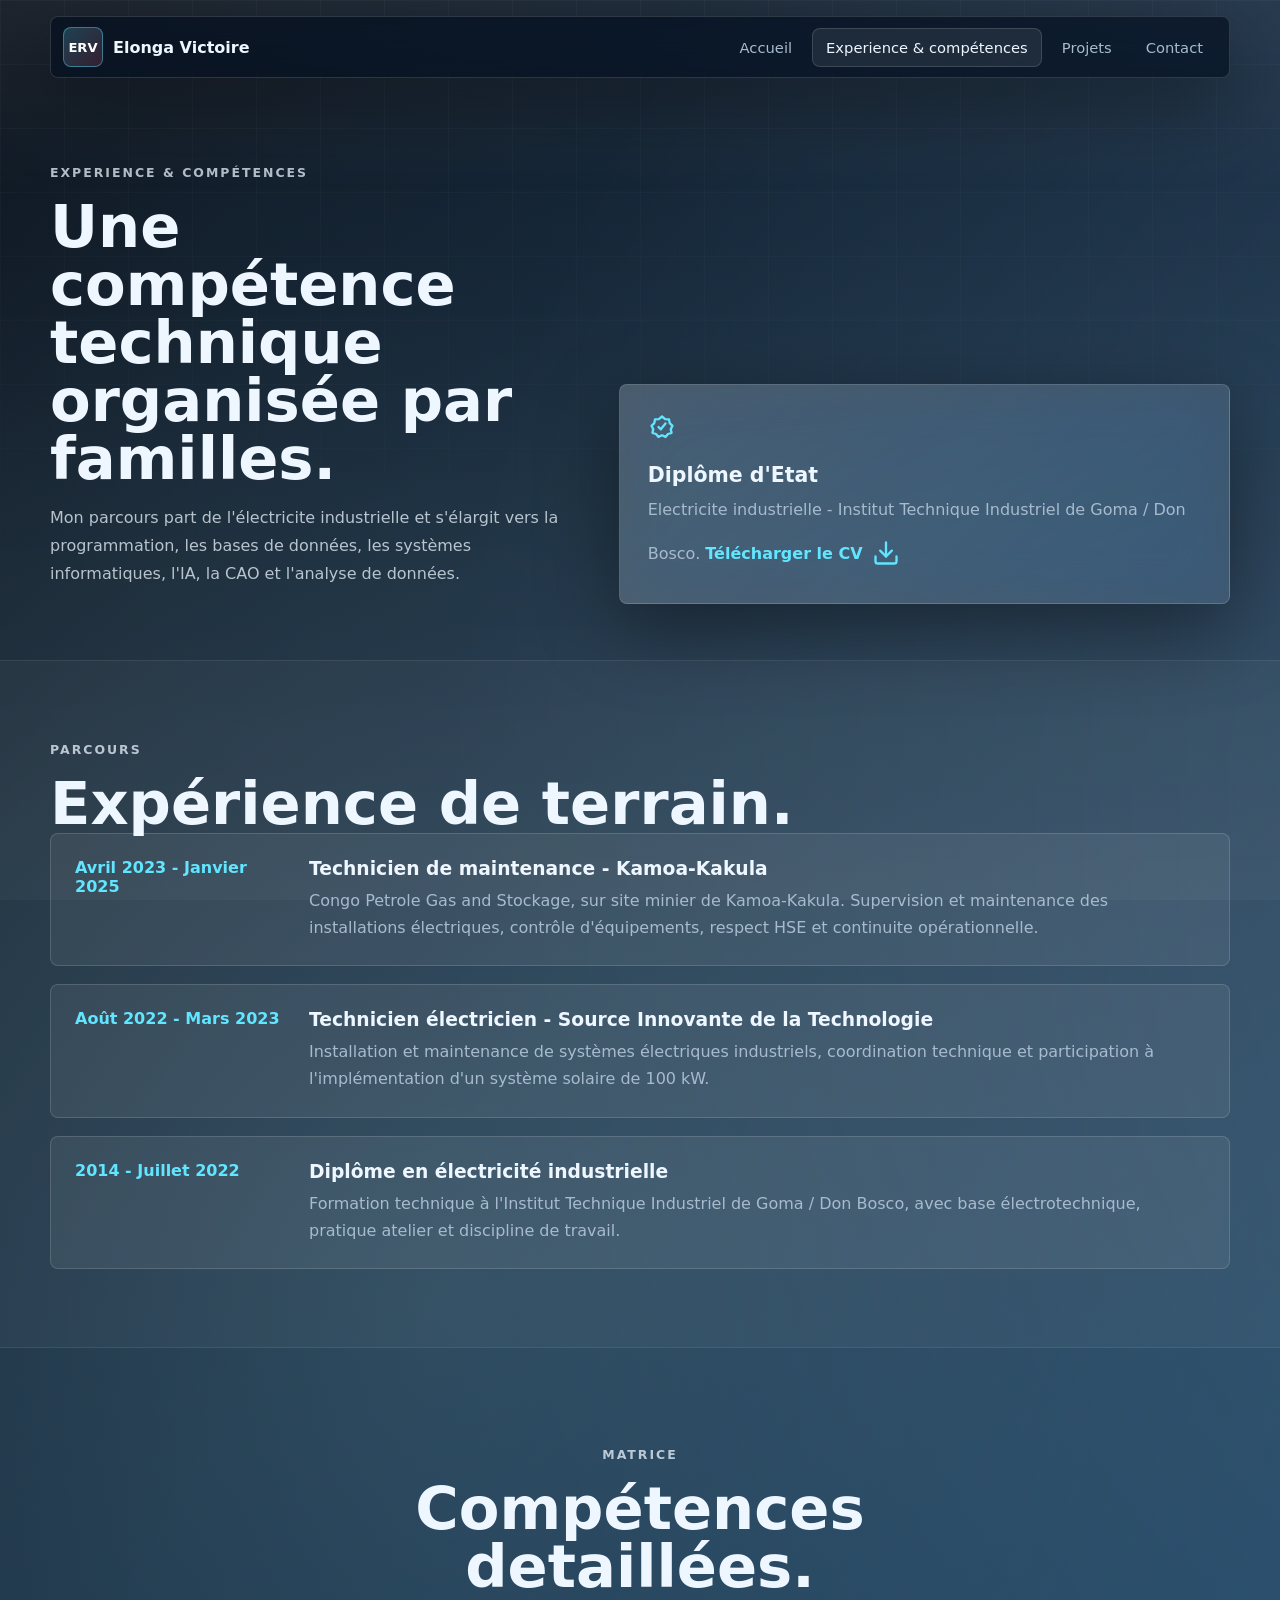
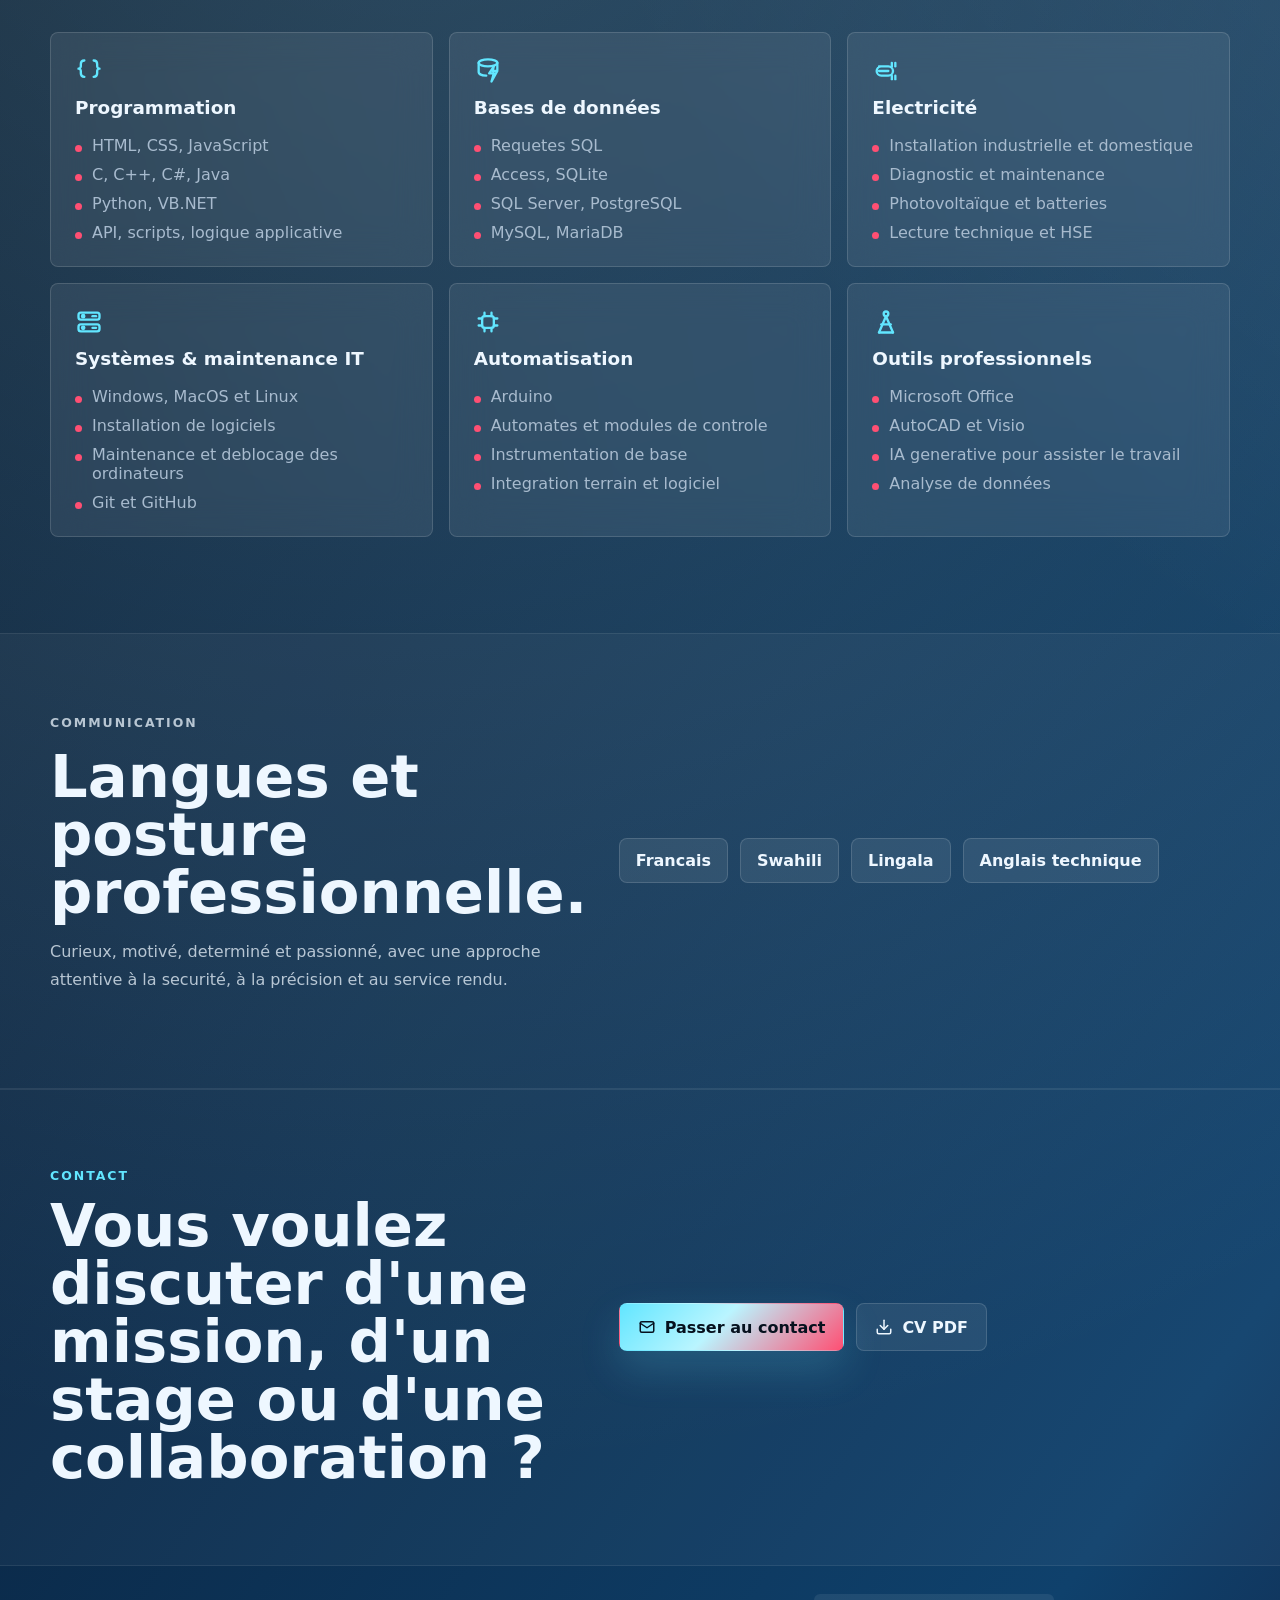
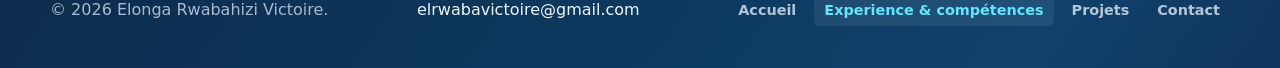
==== commit 6a3c3ef4: "Update portfolio media and responsive navigation" ====
--- a/pages/competences.html
+++ b/pages/competences.html
@@ -4,7 +4,7 @@
     <meta charset="utf-8">
     <meta name="viewport" content="width=device-width, initial-scale=1">
     <meta name="description" content="Experience, competences et parcours technique de Elonga Rwabahizi Victoire.">
-    <title>Experience & competences - Elonga Rwabahizi Victoire</title>
+    <title>Experience & compétences - Elonga Rwabahizi Victoire</title>
     <link rel="stylesheet" href="../assets/css/styles.css">
     <script src="../assets/js/icons.js" defer></script>
     <script src="../assets/js/main.js" defer></script>
@@ -21,7 +21,7 @@
         </button>
         <nav class="main-nav" data-nav>
           <a href="../index.html">Accueil</a>
-          <a class="active" href="competences.html">Experience & competences</a>
+          <a class="active" href="competences.html">Experience & compétences</a>
           <a href="projets.html">Projets</a>
           <a href="contact.html">Contact</a>
         </nav>
@@ -30,18 +30,18 @@
       <main>
         <section class="page-hero section-pad compact">
           <div class="page-hero-copy reveal">
-            <p class="eyebrow">Experience & competences</p>
-            <h1>Une competence technique organisee par familles.</h1>
+            <p class="eyebrow">Experience & compétences</p>
+            <h1>Une compétence technique organisée par familles.</h1>
             <p>
-              Mon parcours part de l'electricite industrielle et s'elargit vers la programmation, les bases de donnees, les systemes, l'IA, la CAO et l'analyse de donnees.
+              Mon parcours part de l'électricite industrielle et s'élargit vers la programmation, les bases de données, les systèmes informatiques, l'IA, la CAO et l'analyse de données.
             </p>
           </div>
           <div class="page-hero-aside reveal magnetic">
             <i data-lucide="badge-check"></i>
-            <strong>Diplome d'Etat</strong>
+            <strong>Diplôme d'Etat</strong>
             <span>Electricite industrielle - Institut Technique Industriel de Goma / Don Bosco.</span>
             <a class="inline-link" href="../assets/docs/CV_Elonga_Rwabahizi_Victoire.pdf" download>
-              Telecharger le CV
+              Télécharger le CV
               <i data-lucide="download"></i>
             </a>
           </div>
@@ -51,28 +51,28 @@
           <div class="section-inner">
             <div class="section-heading reveal">
               <p class="eyebrow">Parcours</p>
-              <h2>Experience de terrain.</h2>
+              <h2>Expérience de terrain.</h2>
             </div>
             <div class="timeline">
               <article class="timeline-item reveal">
                 <span class="timeline-date">Avril 2023 - Janvier 2025</span>
                 <div>
                   <h3>Technicien de maintenance - Kamoa-Kakula</h3>
-                  <p>Congo Petrole Gas and Stockage, site minier de Kamoa-Kakula. Supervision et maintenance des installations electriques, controle d'equipements, respect HSE et continuite operationnelle.</p>
+                  <p>Congo Petrole Gas and Stockage, sur site minier de Kamoa-Kakula. Supervision et maintenance des installations électriques, contrôle d'équipements, respect HSE et continuite opérationnelle.</p>
                 </div>
               </article>
               <article class="timeline-item reveal">
-                <span class="timeline-date">Aout 2022 - Mars 2023</span>
+                <span class="timeline-date">Août 2022 - Mars 2023</span>
                 <div>
-                  <h3>Technicien electricien - Source Innovante de la Technologie</h3>
-                  <p>Installation et maintenance de systemes electriques industriels, coordination technique et participation a l'implementation d'un systeme solaire de 100 kW.</p>
+                  <h3>Technicien électricien - Source Innovante de la Technologie</h3>
+                  <p>Installation et maintenance de systèmes électriques industriels, coordination technique et participation à l'implémentation d'un système solaire de 100 kW.</p>
                 </div>
               </article>
               <article class="timeline-item reveal">
-                <span class="timeline-date">2014 - 2022</span>
+                <span class="timeline-date">2014 - Juillet 2022</span>
                 <div>
-                  <h3>Diplome en electricite industrielle</h3>
-                  <p>Formation technique a l'Institut Technique Industriel de Goma / Don Bosco, avec base electrotechnique, pratique atelier et discipline de travail.</p>
+                  <h3>Diplôme en électricité industrielle</h3>
+                  <p>Formation technique à l'Institut Technique Industriel de Goma / Don Bosco, avec base électrotechnique, pratique atelier et discipline de travail.</p>
                 </div>
               </article>
             </div>
@@ -82,7 +82,7 @@
         <section class="section-pad">
           <div class="section-heading centered reveal">
             <p class="eyebrow">Matrice</p>
-            <h2>Competences detaillees.</h2>
+            <h2>Compétences detaillées.</h2>
           </div>
           <div class="competency-grid">
             <article class="competency-card reveal magnetic">
@@ -97,7 +97,7 @@
             </article>
             <article class="competency-card reveal magnetic">
               <i data-lucide="database-zap"></i>
-              <h3>Bases de donnees</h3>
+              <h3>Bases de données</h3>
               <ul>
                 <li>Requetes SQL</li>
                 <li>Access, SQLite</li>
@@ -107,21 +107,21 @@
             </article>
             <article class="competency-card reveal magnetic">
               <i data-lucide="cable"></i>
-              <h3>Electricite</h3>
+              <h3>Electricité</h3>
               <ul>
                 <li>Installation industrielle et domestique</li>
                 <li>Diagnostic et maintenance</li>
-                <li>Photovoltaique et batteries</li>
+                <li>Photovoltaïque et batteries</li>
                 <li>Lecture technique et HSE</li>
               </ul>
             </article>
             <article class="competency-card reveal magnetic">
               <i data-lucide="server-cog"></i>
-              <h3>Systemes & maintenance IT</h3>
+              <h3>Systèmes & maintenance IT</h3>
               <ul>
-                <li>Windows et Linux</li>
+                <li>Windows, MacOS et Linux</li>
                 <li>Installation de logiciels</li>
-                <li>Maintenance et deblocage de postes</li>
+                <li>Maintenance et deblocage des ordinateurs</li>
                 <li>Git et GitHub</li>
               </ul>
             </article>
@@ -142,7 +142,7 @@
                 <li>Microsoft Office</li>
                 <li>AutoCAD et Visio</li>
                 <li>IA generative pour assister le travail</li>
-                <li>Analyse de donnees</li>
+                <li>Analyse de données</li>
               </ul>
             </article>
           </div>
@@ -153,7 +153,7 @@
             <div class="section-heading reveal">
               <p class="eyebrow">Communication</p>
               <h2>Langues et posture professionnelle.</h2>
-              <p>Curieux, motive, determine et passionne, avec une approche attentive a la securite, a la precision et au service rendu.</p>
+              <p>Curieux, motivé, determiné et passionné, avec une approche attentive à la securité, à la précision et au service rendu.</p>
             </div>
             <div class="language-list reveal">
               <span>Francais</span>
@@ -185,8 +185,14 @@
       </main>
 
       <footer class="site-footer">
-        <span>(c) 2026 Elonga Rwabahizi Victoire.</span>
+        <span>&copy; 2026 Elonga Rwabahizi Victoire.</span>
         <a href="mailto:elrwabavictoire@gmail.com">elrwabavictoire@gmail.com</a>
+        <nav class="footer-nav" aria-label="Navigation de bas de page">
+          <a href="../index.html">Accueil</a>
+          <a class="active" href="competences.html">Experience & compétences</a>
+          <a href="projets.html">Projets</a>
+          <a href="contact.html">Contact</a>
+        </nav>
       </footer>
     </div>
   </body>
--- a/assets/css/styles.css
+++ b/assets/css/styles.css
@@ -308,6 +308,7 @@
 .contact-panel,
 .contact-form,
 .video-frame,
+.project-video,
 .gallery {
   position: relative;
   border: 1px solid var(--line);
@@ -325,6 +326,7 @@
 .contact-panel::before,
 .contact-form::before,
 .video-frame::before,
+.project-video::before,
 .gallery::before,
 .skill-card::before,
 .competency-card::before,
@@ -349,10 +351,9 @@
 .portrait-glass img {
   width: 100%;
   max-height: 620px;
-  aspect-ratio: 4 / 5;
+  height: auto;
   border-radius: calc(var(--radius) - 2px);
-  object-fit: cover;
-  object-position: center 18%;
+  object-fit: contain;
 }
 
 .portrait-caption {
@@ -486,9 +487,9 @@
 
 .story-media img {
   width: 100%;
+  height: auto;
   max-height: 620px;
-  object-fit: cover;
-  object-position: center 22%;
+  object-fit: contain;
 }
 
 .story-copy {
@@ -526,6 +527,28 @@
   color: var(--text);
 }
 
+.footer-nav {
+  display: flex;
+  flex-wrap: wrap;
+  align-items: center;
+  justify-content: flex-end;
+  gap: 8px;
+}
+
+.footer-nav a {
+  padding: 8px 10px;
+  border-radius: 6px;
+  color: var(--soft);
+  font-size: 0.9rem;
+  font-weight: 800;
+}
+
+.footer-nav a:hover,
+.footer-nav a.active {
+  background: rgba(255, 255, 255, 0.08);
+  color: var(--accent);
+}
+
 .page-hero {
   align-items: end;
 }
@@ -621,7 +644,7 @@
 
 .project-detail {
   display: grid;
-  grid-template-columns: minmax(0, 0.82fr) minmax(0, 1.18fr);
+  grid-template-columns: minmax(0, 1fr) minmax(320px, 0.92fr);
   gap: 24px;
   align-items: stretch;
   padding: 18px;
@@ -666,7 +689,13 @@
 }
 
 .gallery {
-  min-height: 520px;
+  width: 100%;
+  max-width: 620px;
+  height: clamp(360px, 42vw, 520px);
+  min-height: 0;
+  align-self: center;
+  justify-self: center;
+  background: rgba(1, 7, 14, 0.72);
 }
 
 .gallery-track {
@@ -679,7 +708,7 @@
   width: 100%;
   min-width: 100%;
   height: 100%;
-  object-fit: cover;
+  object-fit: contain;
   object-position: center;
 }
 
@@ -724,7 +753,25 @@
 .video-frame video {
   width: 100%;
   height: 430px;
-  object-fit: cover;
+  object-fit: contain;
+}
+
+.project-video {
+  width: min(100%, 520px);
+  height: clamp(360px, 42vw, 520px);
+  align-self: center;
+  justify-self: center;
+  overflow: hidden;
+  border: 1px solid var(--line);
+  border-radius: var(--radius);
+  background: rgba(1, 7, 14, 0.72);
+}
+
+.project-video video {
+  display: block;
+  width: 100%;
+  height: 100%;
+  object-fit: contain;
 }
 
 .video-label {
@@ -990,6 +1037,7 @@
 .contact-panel,
 .contact-form,
 .video-frame,
+.project-video,
 .gallery,
 .metric-card,
 .skill-card,
@@ -997,6 +1045,7 @@
 .extra-card,
 .project-detail,
 .project-meta div,
+.project-video,
 .story-media,
 .story-copy,
 .timeline-item,
@@ -1027,6 +1076,7 @@
 
 .project-detail::before,
 .project-meta div::before,
+.project-video::before,
 .story-media::before,
 .story-copy::before,
 .timeline-item::before,
@@ -1046,6 +1096,7 @@
 .magnetic:hover::before,
 .project-detail:hover::before,
 .project-meta div:hover::before,
+.project-video:hover::before,
 .story-media:hover::before,
 .story-copy:hover::before,
 .timeline-item:hover::before,
@@ -1061,6 +1112,7 @@
 .contact-panel:hover,
 .contact-form:hover,
 .video-frame:hover,
+.project-video:hover,
 .gallery:hover,
 .metric-card:hover,
 .skill-card:hover,
@@ -1191,7 +1243,7 @@
   }
 
   .gallery {
-    min-height: 460px;
+    height: clamp(340px, 65vw, 500px);
   }
 }
 
@@ -1277,7 +1329,30 @@
   }
 
   .gallery {
-    min-height: 380px;
+    height: clamp(300px, 92vw, 440px);
+  }
+
+  .site-footer {
+    align-items: flex-start;
+    flex-direction: column;
+  }
+
+  .footer-nav {
+    width: 100%;
+    display: grid;
+    grid-template-columns: repeat(2, minmax(0, 1fr));
+  }
+
+  .footer-nav a {
+    width: 100%;
+    border: 1px solid var(--line);
+    text-align: center;
+  }
+
+  .project-video {
+    width: min(100%, 430px);
+    height: clamp(300px, 92vw, 440px);
+    min-height: 0;
   }
 
   .video-frame,
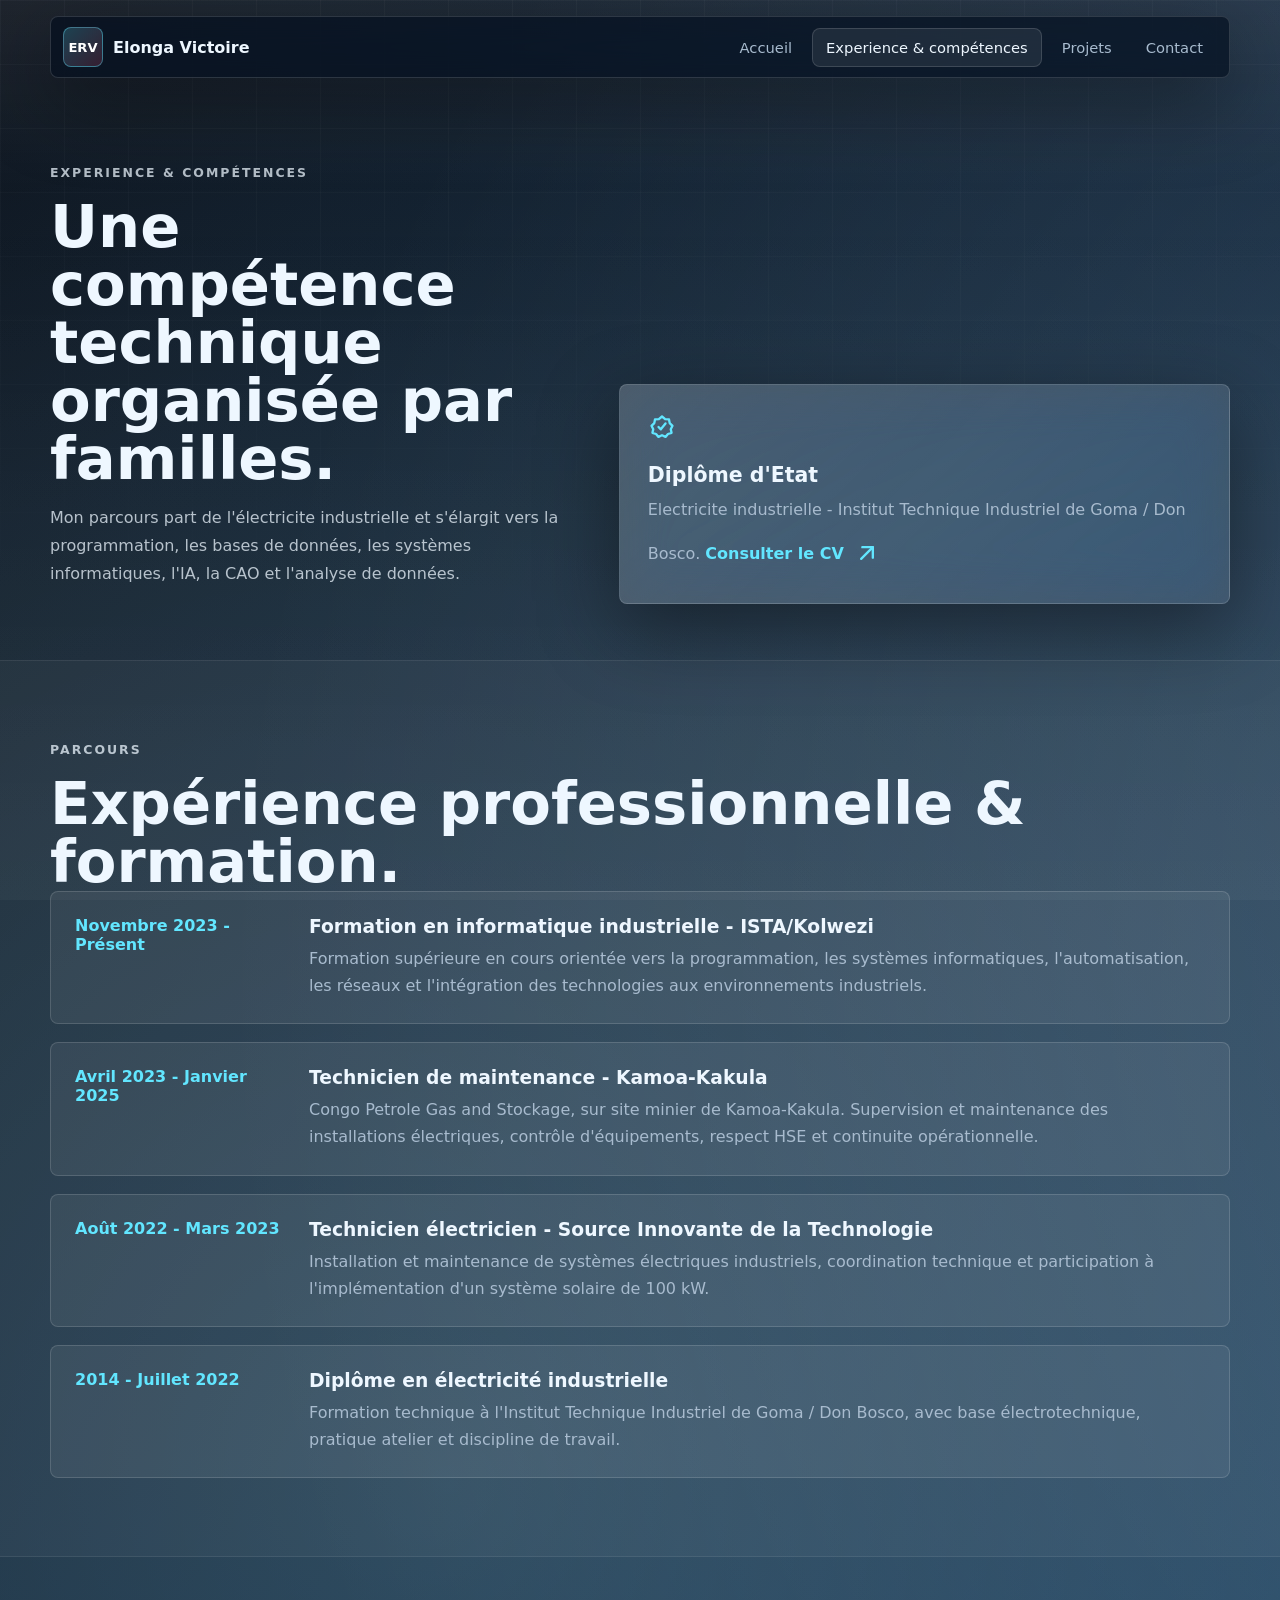
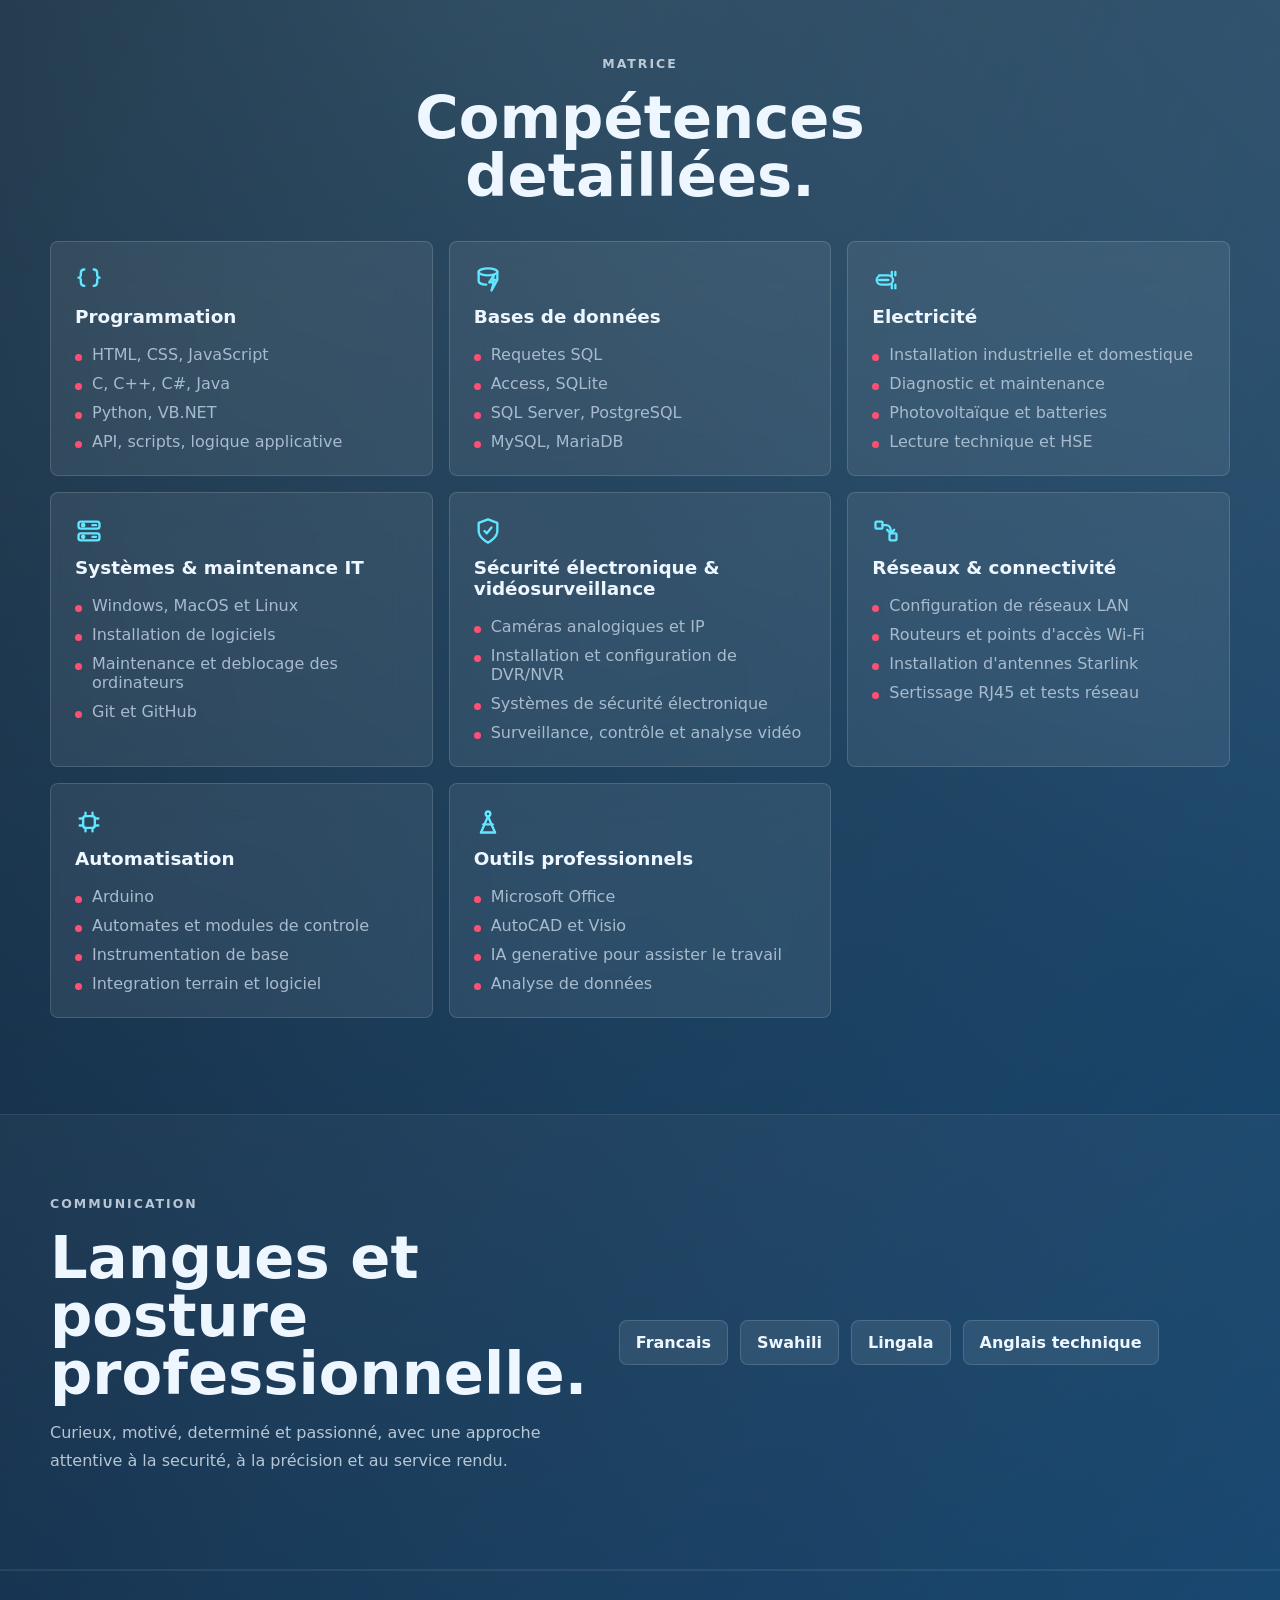
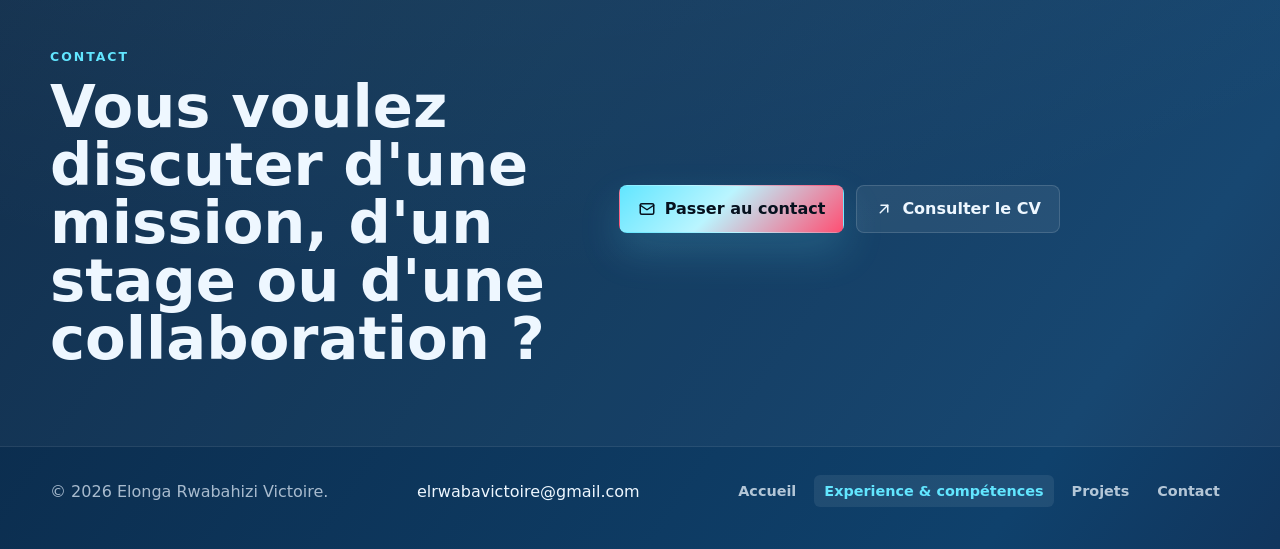
==== commit ab45a375: "Update portfolio skills and CV access" ====
--- a/pages/competences.html
+++ b/pages/competences.html
@@ -7,7 +7,7 @@
     <title>Experience & compétences - Elonga Rwabahizi Victoire</title>
     <link rel="stylesheet" href="../assets/css/styles.css">
     <script src="../assets/js/icons.js" defer></script>
-    <script src="../assets/js/main.js" defer></script>
+    <script src="../assets/js/main.js?v=20260712-2" defer></script>
   </head>
   <body data-page="skills">
     <div class="site-shell">
@@ -40,9 +40,9 @@
             <i data-lucide="badge-check"></i>
             <strong>Diplôme d'Etat</strong>
             <span>Electricite industrielle - Institut Technique Industriel de Goma / Don Bosco.</span>
-            <a class="inline-link" href="../assets/docs/CV_Elonga_Rwabahizi_Victoire.pdf" download>
-              Télécharger le CV
-              <i data-lucide="download"></i>
+            <a class="inline-link" href="../assets/docs/CV_Elonga_Rwabahizi_Victoire.pdf" target="_blank" rel="noopener">
+              Consulter le CV
+              <i data-lucide="arrow-up-right"></i>
             </a>
           </div>
         </section>
@@ -51,9 +51,16 @@
           <div class="section-inner">
             <div class="section-heading reveal">
               <p class="eyebrow">Parcours</p>
-              <h2>Expérience de terrain.</h2>
+              <h2>Expérience professionnelle & formation.</h2>
             </div>
             <div class="timeline">
+              <article class="timeline-item reveal">
+                <span class="timeline-date">Novembre 2023 - Présent</span>
+                <div>
+                  <h3>Formation en informatique industrielle - ISTA/Kolwezi</h3>
+                  <p>Formation supérieure en cours orientée vers la programmation, les systèmes informatiques, l'automatisation, les réseaux et l'intégration des technologies aux environnements industriels.</p>
+                </div>
+              </article>
               <article class="timeline-item reveal">
                 <span class="timeline-date">Avril 2023 - Janvier 2025</span>
                 <div>
@@ -123,6 +130,26 @@
                 <li>Installation de logiciels</li>
                 <li>Maintenance et deblocage des ordinateurs</li>
                 <li>Git et GitHub</li>
+              </ul>
+            </article>
+            <article class="competency-card reveal magnetic">
+              <i data-lucide="shield-check"></i>
+              <h3>Sécurité électronique & vidéosurveillance</h3>
+              <ul>
+                <li>Caméras analogiques et IP</li>
+                <li>Installation et configuration de DVR/NVR</li>
+                <li>Systèmes de sécurité électronique</li>
+                <li>Surveillance, contrôle et analyse vidéo</li>
+              </ul>
+            </article>
+            <article class="competency-card reveal magnetic">
+              <i data-lucide="workflow"></i>
+              <h3>Réseaux & connectivité</h3>
+              <ul>
+                <li>Configuration de réseaux LAN</li>
+                <li>Routeurs et points d'accès Wi-Fi</li>
+                <li>Installation d'antennes Starlink</li>
+                <li>Sertissage RJ45 et tests réseau</li>
               </ul>
             </article>
             <article class="competency-card reveal magnetic">
@@ -175,9 +202,9 @@
                 <i data-lucide="mail"></i>
                 Passer au contact
               </a>
-              <a class="btn btn-ghost magnetic" href="../assets/docs/CV_Elonga_Rwabahizi_Victoire.pdf" download>
-                <i data-lucide="download"></i>
-                CV PDF
+              <a class="btn btn-ghost magnetic" href="../assets/docs/CV_Elonga_Rwabahizi_Victoire.pdf" target="_blank" rel="noopener">
+                <i data-lucide="arrow-up-right"></i>
+                Consulter le CV
               </a>
             </div>
           </div>
--- a/assets/css/styles.css
+++ b/assets/css/styles.css
@@ -345,12 +345,14 @@
 }
 
 .portrait-glass {
+  width: min(100%, var(--adaptive-frame-width, 100%));
+  justify-self: center;
   padding: 16px;
 }
 
 .portrait-glass img {
+  display: block;
   width: 100%;
-  max-height: 620px;
   height: auto;
   border-radius: calc(var(--radius) - 2px);
   object-fit: contain;
@@ -480,15 +482,17 @@
 }
 
 .story-media {
+  width: min(100%, var(--adaptive-frame-width, 100%));
+  justify-self: center;
   overflow: hidden;
   border: 1px solid var(--line);
   border-radius: var(--radius);
 }
 
 .story-media img {
+  display: block;
   width: 100%;
   height: auto;
-  max-height: 620px;
   object-fit: contain;
 }
 
@@ -689,9 +693,10 @@
 }
 
 .gallery {
-  width: 100%;
-  max-width: 620px;
-  height: clamp(360px, 42vw, 520px);
+  width: min(100%, var(--gallery-width, 620px));
+  max-width: none;
+  height: auto;
+  aspect-ratio: var(--gallery-aspect, 4 / 3);
   min-height: 0;
   align-self: center;
   justify-self: center;
@@ -757,8 +762,9 @@
 }
 
 .project-video {
-  width: min(100%, 520px);
-  height: clamp(360px, 42vw, 520px);
+  width: min(100%, 293px);
+  height: auto;
+  aspect-ratio: 9 / 16;
   align-self: center;
   justify-self: center;
   overflow: hidden;
@@ -1242,9 +1248,6 @@
     justify-self: start;
   }
 
-  .gallery {
-    height: clamp(340px, 65vw, 500px);
-  }
 }
 
 @media (max-width: 760px) {
@@ -1328,10 +1331,6 @@
     text-align: left;
   }
 
-  .gallery {
-    height: clamp(300px, 92vw, 440px);
-  }
-
   .site-footer {
     align-items: flex-start;
     flex-direction: column;
@@ -1350,8 +1349,8 @@
   }
 
   .project-video {
-    width: min(100%, 430px);
-    height: clamp(300px, 92vw, 440px);
+    width: min(100%, 248px);
+    height: auto;
     min-height: 0;
   }
 
